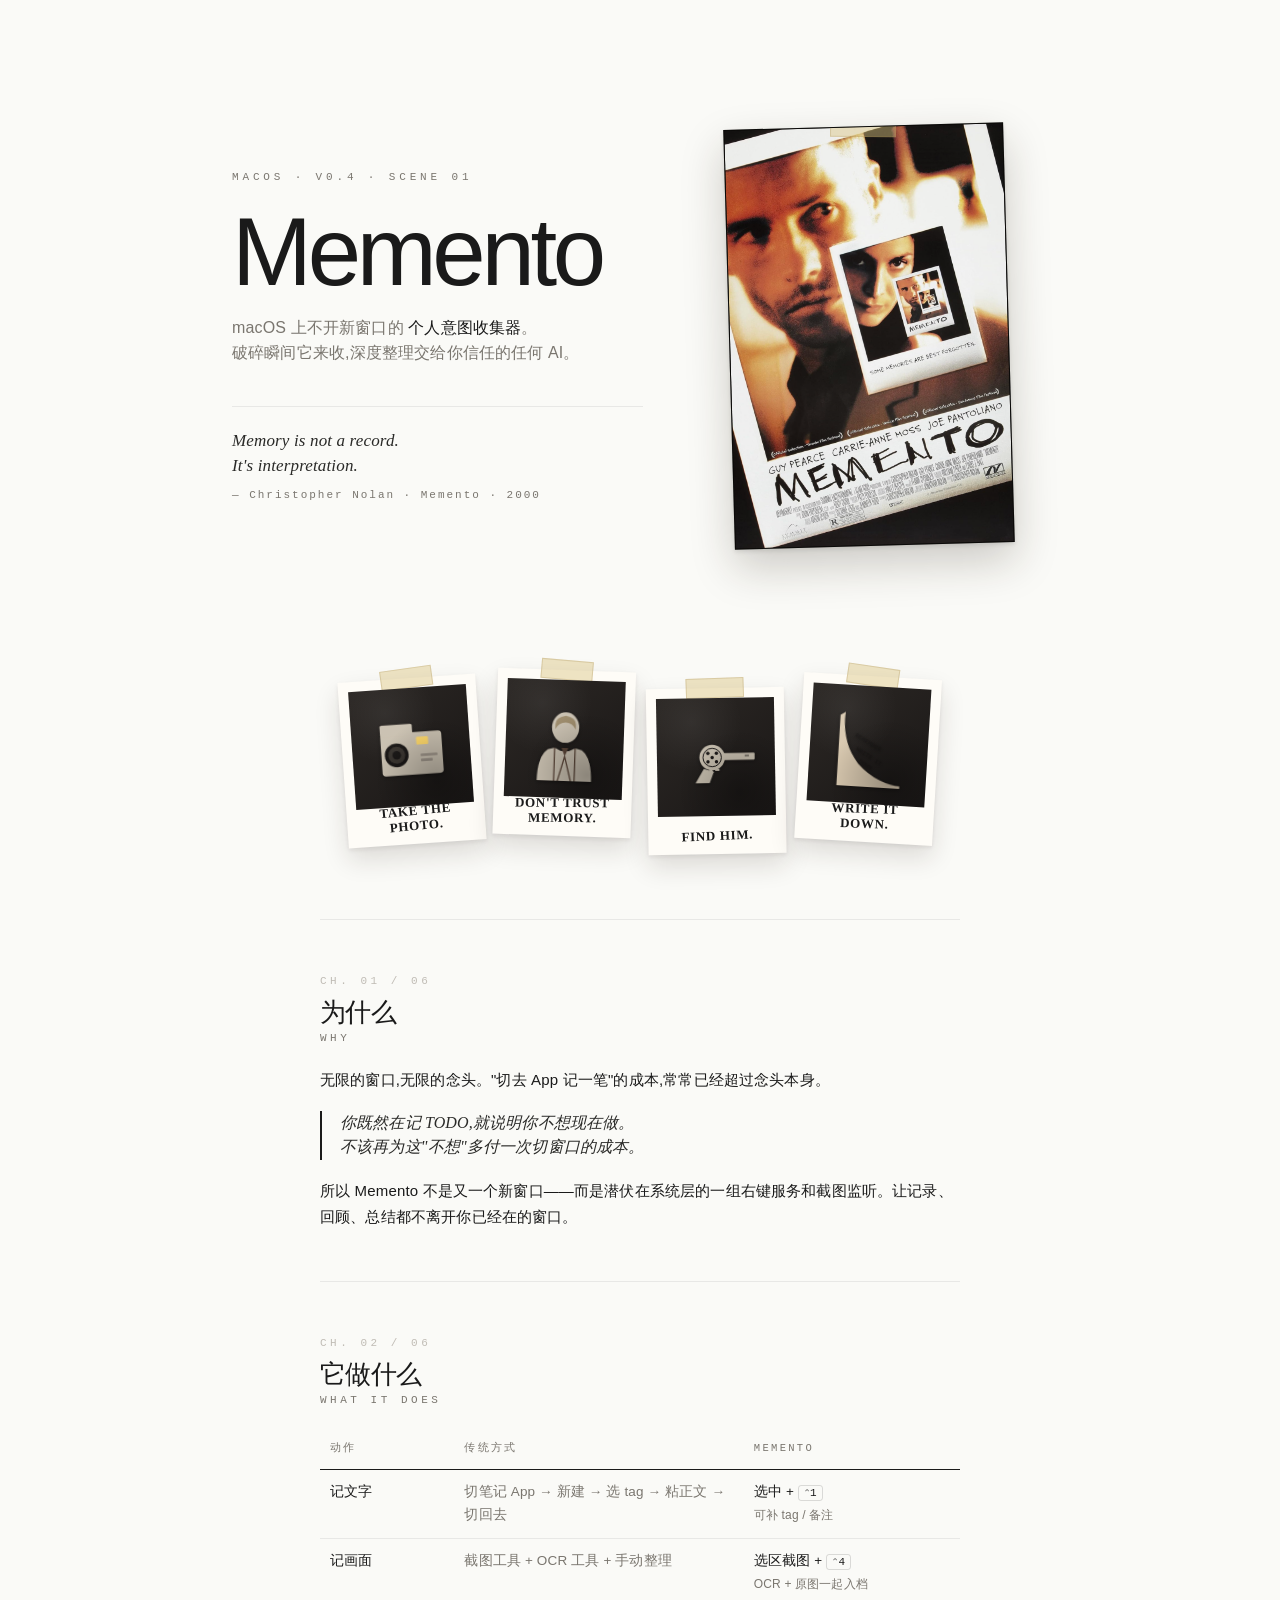
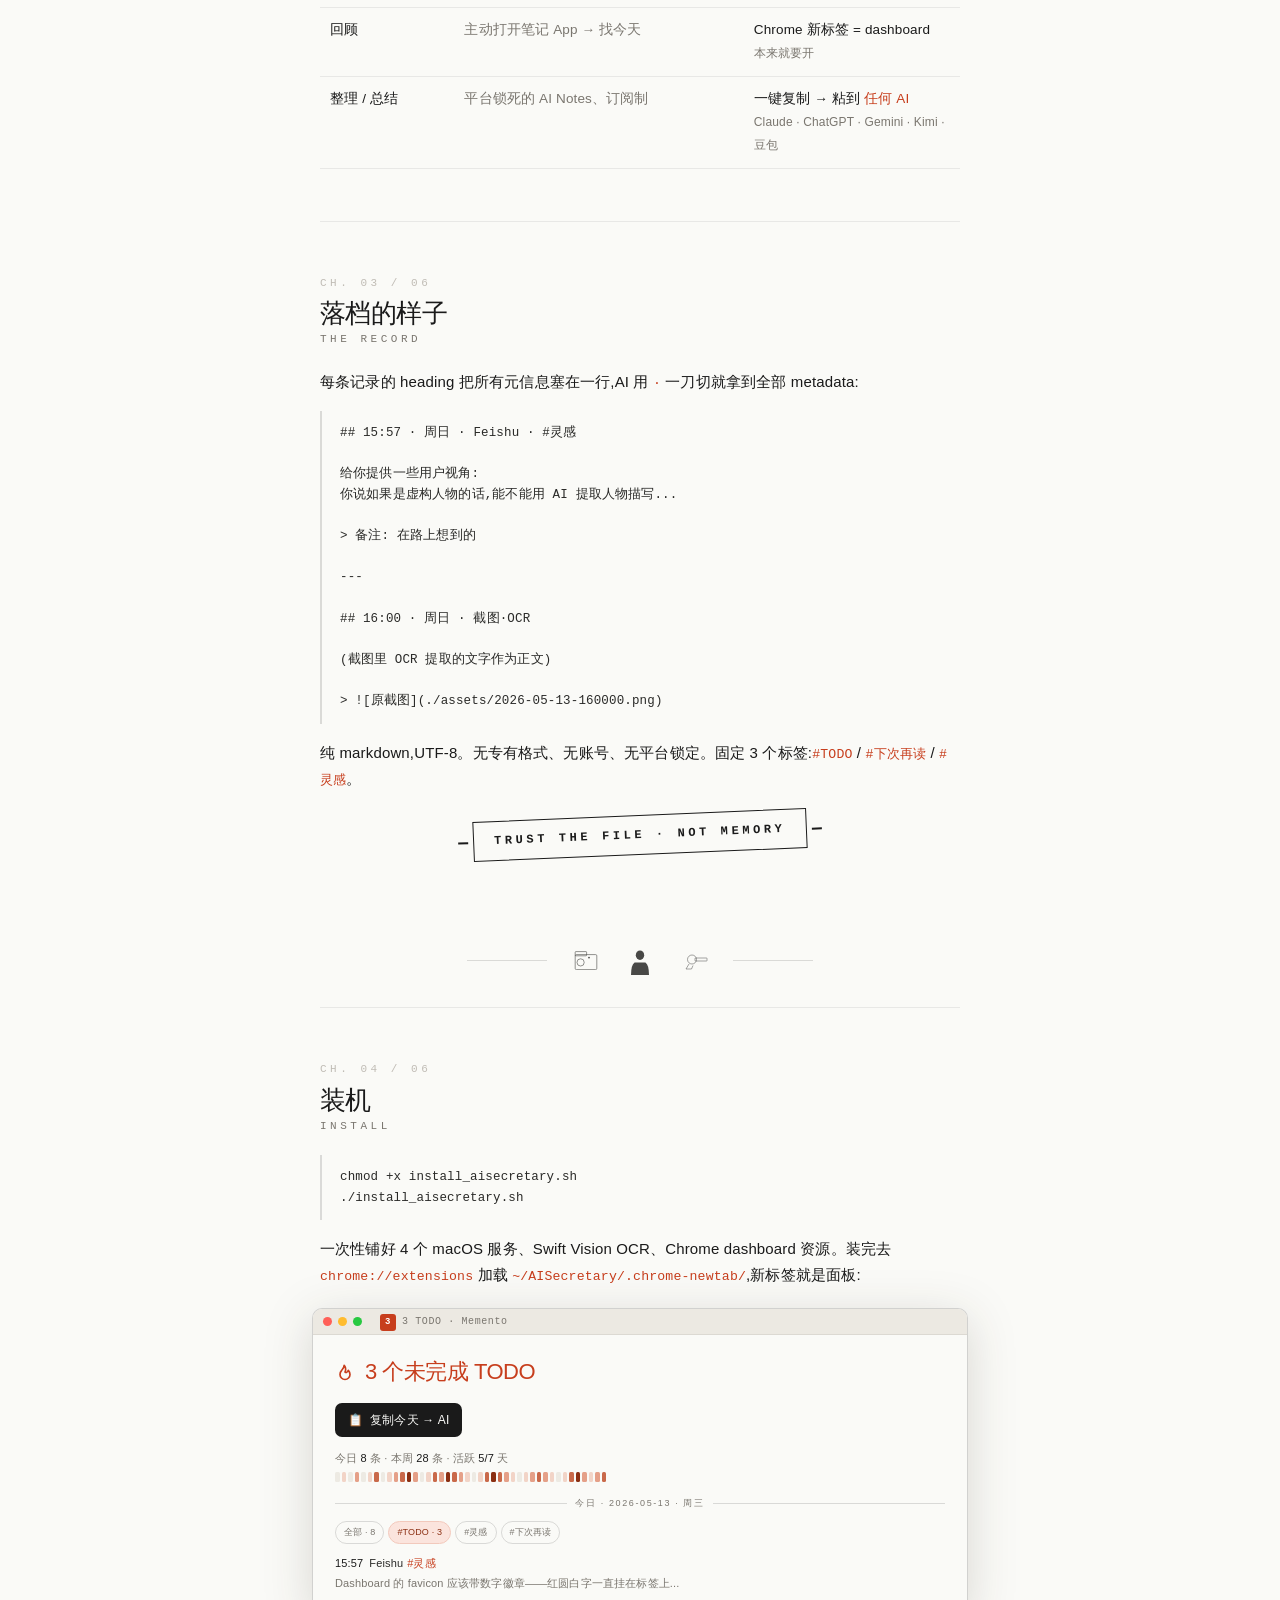
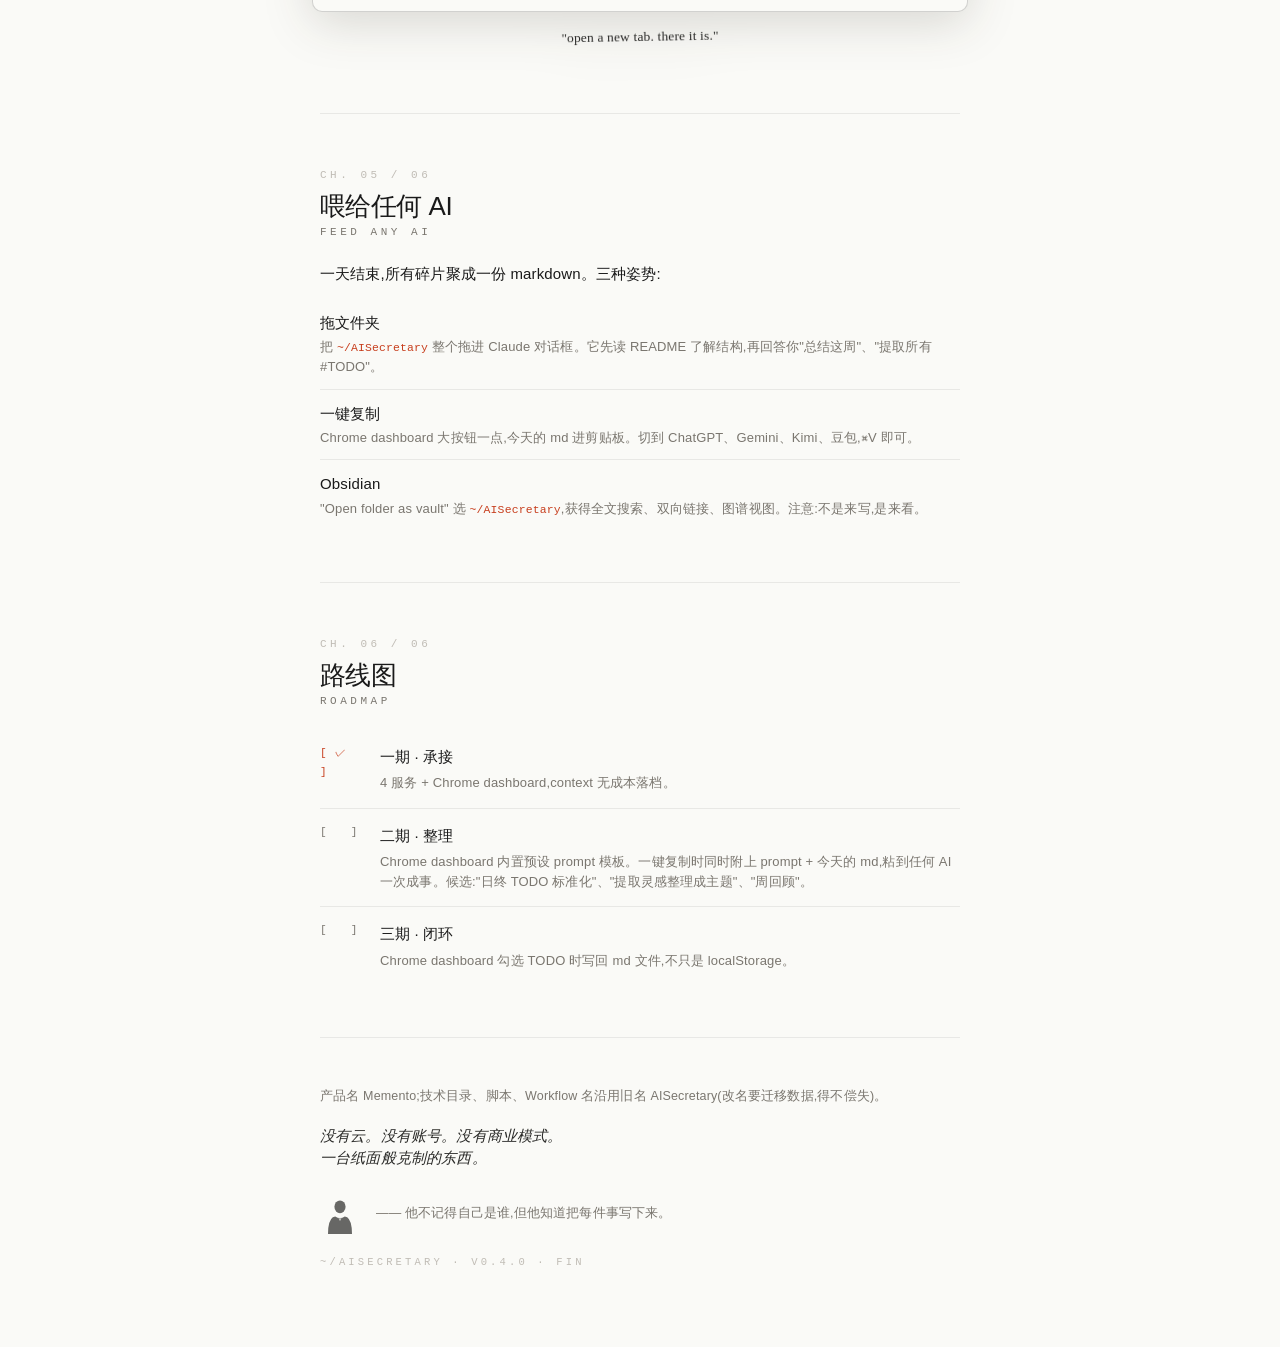
==== docs/index.html @ 478d5e49 "docs: 加 Memento 单页介绍 (cinematic landing) - 黑场片头:Memento.png 慢推 + radial veil + film grain,   驻留至 scr" ====
<!DOCTYPE html>
<html lang="zh-CN">
<head>
  <meta charset="UTF-8">
  <meta name="viewport" content="width=device-width, initial-scale=1">
  <title>Memento · 意图收集器</title>
  <style>
    :root {
      --paper:      #FAFAF7;
      --paper-warm: #F5F1E8;
      --ink:        #1A1A1A;
      --ink-soft:   #2A2A28;
      --ink-muted:  #7A766F;
      --ink-faint:  #C0BCB5;
      --hairline:   rgba(26, 26, 26, 0.08);
      --hairline-2: rgba(26, 26, 26, 0.14);
      --accent:     #C73E1D;
      --tape:       rgba(218, 196, 130, 0.45);
      --tape-edge:  rgba(160, 130, 70, 0.25);
      --film-bg:    #0a0907;
      --font-sans:  -apple-system, BlinkMacSystemFont, "PingFang SC", "SF Pro Text", "Helvetica Neue", sans-serif;
      --font-serif: ui-serif, Georgia, "Songti SC", "Source Han Serif SC", "Times New Roman", serif;
      --font-mono:  "SF Mono", "JetBrains Mono", Menlo, Consolas, monospace;
      --font-mark:  "Marker Felt", "Bradley Hand", "Permanent Marker", "Patrick Hand", cursive;
    }

    * { box-sizing: border-box; margin: 0; padding: 0; }

    /* ───────── 段落感的滑动:scroll-snap proximity ───────── */
    html {
      scroll-behavior: smooth;
      scroll-snap-type: y proximity;
    }
    .hero, section, footer {
      scroll-snap-align: start;
      scroll-snap-stop: normal;
    }
    @supports (animation-timeline: view()) {
      .hero, section, .polaroid-wall, .scene-break, .ui-mock {
        animation: scene-in linear both;
        animation-timeline: view();
        animation-range: entry 0% cover 18%;
      }
      @keyframes scene-in {
        from { opacity: 0.18; transform: translateY(14px); }
        to   { opacity: 1;    transform: translateY(0); }
      }
    }

    body {
      background: var(--paper);
      color: var(--ink);
      font-family: var(--font-sans);
      font-size: 15px;
      line-height: 1.7;
      letter-spacing: 0.01em;
      -webkit-font-smoothing: antialiased;
      overflow-x: hidden;
    }

    /* ═════════════════════════════════════════════════
       OPENER · 黑场片头 (3 秒自动散场)
       ═════════════════════════════════════════════════ */
    .opener {
      position: fixed;
      inset: 0;
      background: var(--film-bg);
      z-index: 9999;
      display: flex;
      align-items: center;
      justify-content: center;
      color: var(--paper);
      cursor: pointer;
      overflow: hidden;
      transition: opacity 0.9s ease, visibility 0s linear 0.9s;
    }
    .opener.dismissed {
      opacity: 0;
      visibility: hidden;
      pointer-events: none;
    }
    .opener-bg {
      position: absolute;
      inset: 0;
      background-image: url('./Memento.png');
      background-size: cover;
      background-position: left center;
      filter: brightness(0.55) contrast(1.06) saturate(0.92);
      opacity: 0;
      transform: scale(1.05);
      animation: opener-bg-in 2s cubic-bezier(0.22, 0.61, 0.36, 1) 0.15s forwards;
    }
    .opener-veil {
      position: absolute;
      inset: 0;
      background:
        radial-gradient(ellipse 65% 55% at center, rgba(10,9,7,0.50) 0%, rgba(10,9,7,0.86) 80%, var(--film-bg) 100%),
        linear-gradient(180deg, rgba(10,9,7,0.55) 0%, transparent 38%, rgba(10,9,7,0.88) 100%);
      pointer-events: none;
    }
    .opener::after {
      content: '';
      position: absolute;
      inset: 0;
      background: repeating-linear-gradient(
        0deg,
        rgba(255,255,255,0.02) 0,
        rgba(255,255,255,0.02) 1px,
        transparent 1px,
        transparent 3px
      );
      pointer-events: none;
      mix-blend-mode: overlay;
    }
    @keyframes opener-bg-in {
      to { opacity: 0.68; transform: scale(1); }
    }
    .opener-content {
      position: relative;
      z-index: 2;
      text-align: center;
      max-width: 90vw;
      padding: 0 24px;
    }
    .opener-slate {
      font-family: var(--font-mono);
      font-size: 12px;
      letter-spacing: 0.45em;
      color: #888080;
      text-transform: uppercase;
      margin-bottom: 32px;
      opacity: 0;
      animation: opener-text-in 0.7s ease 0.2s forwards;
    }
    .opener-title {
      font-size: clamp(72px, 14vw, 160px);
      font-weight: 500;
      letter-spacing: -0.05em;
      line-height: 0.95;
      color: var(--paper);
      opacity: 0;
      animation: opener-text-in 1s ease 0.6s forwards;
    }
    .opener-line {
      margin-top: 28px;
      font-family: var(--font-serif);
      font-style: italic;
      font-size: 17px;
      color: #C9C0B0;
      letter-spacing: 0.02em;
      max-width: 480px;
      margin-left: auto;
      margin-right: auto;
      line-height: 1.55;
      opacity: 0;
      animation: opener-text-in 0.8s ease 1.4s forwards;
    }
    .opener-footer {
      position: absolute;
      bottom: 32px;
      left: 50%;
      transform: translateX(-50%);
      font-family: var(--font-mono);
      font-size: 10px;
      letter-spacing: 0.4em;
      color: #6a6258;
      text-transform: uppercase;
      opacity: 0;
      animation: opener-text-in 0.6s ease 2s forwards;
    }
    .opener-hint {
      position: absolute;
      bottom: 78px;
      left: 50%;
      transform: translateX(-50%);
      font-family: var(--font-mono);
      font-size: 10px;
      letter-spacing: 0.32em;
      color: #888080;
      text-transform: uppercase;
      white-space: nowrap;
      opacity: 0;
      animation:
        opener-text-in 0.7s ease 2.4s forwards,
        opener-hint-pulse 2.4s ease-in-out 3.4s infinite;
    }
    @keyframes opener-text-in {
      from { opacity: 0; }
      to   { opacity: 1; }
    }
    .opener-content > * { transition: transform 0.6s ease; }
    .opener-slate, .opener-title, .opener-line {
      animation-name: opener-content-rise;
    }
    @keyframes opener-content-rise {
      from { opacity: 0; transform: translateY(10px); }
      to   { opacity: 1; transform: translateY(0); }
    }
    @keyframes opener-hint-pulse {
      0%, 100% { opacity: 0.45; }
      50%      { opacity: 0.85; }
    }

    main {
      max-width: 880px;
      margin: 0 auto;
      padding: 0 32px;
    }

    /* ───────── 片头 · Hero (左右双栏) ───────── */
    .hero {
      padding: 14vh 0 8vh;
      display: grid;
      grid-template-columns: 1.15fr 1fr;
      gap: 48px;
      align-items: center;
    }
    .hero-text { min-width: 0; }
    .slate {
      font-family: var(--font-mono);
      font-size: 11px;
      letter-spacing: 0.35em;
      color: var(--ink-muted);
      text-transform: uppercase;
      margin-bottom: 22px;
    }
    .hero h1 {
      font-size: clamp(52px, 9vw, 96px);
      font-weight: 500;
      letter-spacing: -0.045em;
      line-height: 0.92;
    }
    .hero .tagline {
      margin-top: 18px;
      font-size: 16px;
      color: var(--ink-muted);
      line-height: 1.6;
      max-width: 460px;
    }
    .hero .tagline .em { color: var(--ink); font-weight: 500; }
    .epigraph {
      margin-top: 40px;
      padding-top: 22px;
      border-top: 0.5px solid var(--hairline);
      font-family: var(--font-serif);
      font-style: italic;
      font-size: 17px;
      line-height: 1.45;
      color: var(--ink-soft);
    }
    .epigraph cite {
      display: block;
      margin-top: 10px;
      font-family: var(--font-mono);
      font-style: normal;
      font-size: 11px;
      letter-spacing: 0.18em;
      color: var(--ink-muted);
    }

    /* 海报区 */
    .hero-poster {
      position: relative;
    }
    .poster-frame {
      position: relative;
      aspect-ratio: 2 / 3;
      max-width: 280px;
      margin: 0 auto;
      background: var(--film-bg);
      overflow: hidden;
      box-shadow:
        0 2px 4px rgba(0,0,0,0.1),
        0 18px 44px rgba(40,30,20,0.22);
      transform: rotate(-1.6deg);
      border: 0.5px solid rgba(26,26,26,0.18);
    }
    .poster-frame img {
      position: absolute;
      inset: 0;
      width: 100%;
      height: 100%;
      object-fit: cover;
      z-index: 2;
    }
    .poster-fallback {
      position: absolute;
      inset: 0;
      z-index: 1;
      background:
        radial-gradient(ellipse 80% 70% at center, #2a2018 0%, #0a0907 70%),
        var(--film-bg);
      display: flex;
      flex-direction: column;
      justify-content: space-between;
      align-items: center;
      text-align: center;
      color: #C9C0B0;
      padding: 30px 22px;
    }
    .poster-fallback .pf-top {
      font-family: var(--font-mono);
      font-size: 10px;
      letter-spacing: 0.4em;
      color: #6a6258;
      text-transform: uppercase;
    }
    .poster-fallback .pf-name {
      font-family: var(--font-mono);
      font-size: 11px;
      letter-spacing: 0.32em;
      color: #C9C0B0;
      margin-top: 6px;
      text-transform: uppercase;
    }
    .poster-fallback .pf-middle {
      flex: 1;
      display: flex;
      flex-direction: column;
      justify-content: center;
      align-items: center;
      gap: 14px;
    }
    .poster-fallback .pf-title {
      font-family: var(--font-mark);
      font-size: 38px;
      font-weight: 700;
      color: var(--paper);
      letter-spacing: 0.04em;
      transform: rotate(-1.5deg);
      line-height: 0.95;
    }
    .poster-fallback .pf-tag {
      font-family: var(--font-serif);
      font-style: italic;
      font-size: 11px;
      color: #888078;
      max-width: 80%;
      line-height: 1.4;
    }
    .poster-fallback .pf-year {
      font-family: var(--font-mono);
      font-size: 10px;
      letter-spacing: 0.35em;
      color: #6a6258;
    }
    .poster-frame::before {
      /* tape */
      content: '';
      position: absolute;
      top: -14px;
      left: 50%;
      width: 64px;
      height: 22px;
      background: var(--tape);
      border: 0.5px solid var(--tape-edge);
      transform: translateX(-50%) rotate(2deg);
      z-index: 3;
    }

    /* ───────── 拍立得墙 ───────── */
    .polaroid-wall {
      margin: 4vh -32px 5vh;
      padding: 24px 16px 30px;
      display: flex;
      gap: 14px;
      justify-content: center;
      flex-wrap: wrap;
    }
    .polaroid {
      background: #FEFCF7;
      padding: 10px 10px 38px;
      width: 138px;
      box-shadow:
        0 2px 4px rgba(40, 30, 20, 0.08),
        0 12px 26px rgba(40, 30, 20, 0.14);
      position: relative;
      transition: transform 0.35s ease;
    }
    .polaroid::before {
      content: '';
      position: absolute;
      top: -10px;
      left: 50%;
      width: 50px;
      height: 18px;
      background: var(--tape);
      border: 0.5px solid var(--tape-edge);
      transform: translateX(-50%) rotate(-2deg);
    }
    .polaroid .photo {
      width: 118px;
      height: 118px;
      background: linear-gradient(140deg, #2C2825 0%, #1A1716 100%);
      display: flex;
      align-items: center;
      justify-content: center;
      color: #C9C0B0;
      position: relative;
      overflow: hidden;
    }
    .polaroid .photo::after {
      content: '';
      position: absolute;
      inset: 0;
      background:
        radial-gradient(circle at 30% 20%, rgba(255,255,255,0.06), transparent 40%),
        radial-gradient(circle at 70% 80%, rgba(0,0,0,0.3), transparent 50%);
      pointer-events: none;
    }
    .polaroid .photo svg {
      width: 72%;
      height: 72%;
      filter: drop-shadow(0 1px 2px rgba(0,0,0,0.4));
    }
    .polaroid .caption {
      position: absolute;
      left: 12px;
      right: 12px;
      bottom: 10px;
      font-family: var(--font-mark);
      font-size: 13px;
      font-weight: 700;
      text-align: center;
      color: #1A1A1A;
      letter-spacing: 0.05em;
      line-height: 1.15;
      transform: rotate(-1.5deg);
    }
    .polaroid.p1 { transform: rotate(-4deg); }
    .polaroid.p2 { transform: rotate(2deg) translateY(-8px); }
    .polaroid.p3 { transform: rotate(-1deg) translateY(10px); }
    .polaroid.p4 { transform: rotate(3.5deg) translateY(-2px); }
    .polaroid.p1::before { transform: translateX(-50%) rotate(-4deg); }
    .polaroid.p2::before { transform: translateX(-50%) rotate(3deg); }
    .polaroid.p3::before { transform: translateX(-50%) rotate(-1deg); width: 56px; }
    .polaroid.p4::before { transform: translateX(-50%) rotate(5deg); }
    .polaroid:hover { transform: rotate(0) translateY(-5px); z-index: 2; }

    /* ───────── 章节 ───────── */
    section {
      padding: 52px 0;
      border-top: 0.5px solid var(--hairline);
      max-width: 640px;
      margin: 0 auto;
    }
    section .chap {
      font-family: var(--font-mono);
      font-size: 11px;
      letter-spacing: 0.32em;
      color: var(--ink-faint);
      margin-bottom: 6px;
    }
    section h2 {
      font-size: 26px;
      font-weight: 500;
      letter-spacing: -0.02em;
      margin-bottom: 22px;
      line-height: 1.2;
    }
    section h2 .en {
      display: block;
      margin-top: 4px;
      font-family: var(--font-mono);
      font-size: 11px;
      font-weight: 400;
      letter-spacing: 0.32em;
      color: var(--ink-muted);
      text-transform: uppercase;
    }

    p { margin-bottom: 12px; }
    p:last-child { margin-bottom: 0; }
    p strong { font-weight: 500; color: var(--ink); }
    .accent { color: var(--accent); }

    .pull {
      margin: 18px 0;
      padding-left: 18px;
      border-left: 2px solid var(--ink);
      font-family: var(--font-serif);
      font-style: italic;
      font-size: 16px;
      color: var(--ink-soft);
      line-height: 1.55;
    }

    /* 对比表 */
    .compare { width: 100%; border-collapse: collapse; margin-top: 8px; font-size: 13.5px; }
    .compare th, .compare td {
      text-align: left;
      padding: 11px 10px;
      border-bottom: 0.5px solid var(--hairline);
      vertical-align: top;
    }
    .compare th {
      font-family: var(--font-mono);
      font-size: 10.5px;
      letter-spacing: 0.22em;
      color: var(--ink-muted);
      font-weight: 500;
      text-transform: uppercase;
      border-bottom: 1px solid var(--ink);
    }
    .compare td:first-child { font-weight: 500; color: var(--ink); width: 21%; }
    .compare td:nth-child(2) { color: var(--ink-muted); }
    .compare td:last-child { color: var(--ink); }
    .compare .ms { color: var(--accent); font-weight: 500; }
    .compare kbd {
      font-family: var(--font-mono);
      font-size: 11px;
      background: transparent;
      border: 0.5px solid var(--hairline-2);
      border-radius: 3px;
      padding: 1px 5px;
      color: var(--ink);
    }
    .compare .sub { color: var(--ink-muted); font-size: 12px; }

    pre {
      background: transparent;
      border-left: 2px solid var(--hairline-2);
      padding: 12px 18px;
      font-family: var(--font-mono);
      font-size: 12.5px;
      line-height: 1.65;
      color: var(--ink-soft);
      overflow-x: auto;
      margin: 16px 0;
      white-space: pre;
    }
    code {
      font-family: var(--font-mono);
      font-size: 0.88em;
      color: var(--accent);
      background: transparent;
    }

    ul.feeds { list-style: none; margin-top: 6px; }
    ul.feeds li { padding: 11px 0; border-bottom: 0.5px solid var(--hairline); }
    ul.feeds li:last-child { border: 0; }
    ul.feeds li .head { font-weight: 500; color: var(--ink); margin-bottom: 2px; }
    ul.feeds li .desc { font-size: 13px; color: var(--ink-muted); line-height: 1.55; }

    .roadmap { list-style: none; margin-top: 6px; }
    .roadmap li {
      padding: 14px 0;
      border-bottom: 0.5px solid var(--hairline);
      display: flex;
      gap: 20px;
    }
    .roadmap li:last-child { border: 0; }
    .roadmap .marker {
      font-family: var(--font-mono);
      font-size: 11px;
      color: var(--ink-muted);
      flex-shrink: 0;
      width: 40px;
      letter-spacing: 0.1em;
    }
    .roadmap .done .marker { color: var(--accent); }
    .roadmap .title { font-weight: 500; color: var(--ink); }
    .roadmap .desc { margin-top: 4px; font-size: 13px; color: var(--ink-muted); line-height: 1.55; }

    /* Dashboard UI mockup */
    .ui-mock {
      margin: 20px -8px 12px;
      transform: rotate(-0.6deg);
      filter: drop-shadow(0 10px 24px rgba(40,30,20,0.16));
    }
    .ui-window {
      background: #FAFAF7;
      border: 0.5px solid rgba(26,26,26,0.18);
      border-radius: 10px;
      overflow: hidden;
    }
    .ui-titlebar {
      height: 26px;
      background: #ECE9E2;
      border-bottom: 0.5px solid rgba(26,26,26,0.08);
      display: flex;
      align-items: center;
      padding: 0 10px;
      gap: 6px;
    }
    .ui-dot { width: 9px; height: 9px; border-radius: 50%; }
    .ui-dot.r { background: #FF6058; }
    .ui-dot.y { background: #FFBC2F; }
    .ui-dot.g { background: #28C941; }
    .ui-tab {
      margin-left: 12px;
      font-family: var(--font-mono);
      font-size: 10px;
      color: var(--ink-muted);
      letter-spacing: 0.06em;
    }
    .ui-tab .badge {
      display: inline-block;
      background: var(--accent);
      color: #fff;
      border-radius: 3px;
      padding: 1px 5px;
      margin-right: 6px;
      font-weight: 700;
      font-size: 9px;
    }
    .ui-content { padding: 18px 22px 20px; }
    .ui-todo {
      display: flex;
      align-items: center;
      gap: 10px;
      color: var(--accent);
      font-size: 22px;
      font-weight: 500;
      letter-spacing: -0.5px;
    }
    .ui-todo .flame { width: 20px; height: 20px; stroke: var(--accent); }
    .ui-cta {
      margin-top: 12px;
      display: inline-flex;
      align-items: center;
      gap: 8px;
      background: var(--ink);
      color: var(--paper);
      padding: 7px 13px;
      border-radius: 7px;
      font-size: 12px;
      font-weight: 500;
    }
    .ui-stats { margin-top: 12px; font-size: 11px; color: var(--ink-muted); }
    .ui-stats strong { color: var(--ink); font-weight: 500; }
    .ui-heat { margin-top: 4px; display: flex; gap: 2px; }
    .ui-heat span {
      display: inline-block;
      width: 4.5px;
      height: 10px;
      border-radius: 1.5px;
      background: #EDEAE3;
    }
    .ui-heat .l1 { background: #F2D4C7; }
    .ui-heat .l2 { background: #E5A088; }
    .ui-heat .l3 { background: #C9694A; }
    .ui-heat .l4 { background: #8B2F12; }
    .ui-divider { margin: 14px 0 10px; display: flex; align-items: center; gap: 8px; }
    .ui-divider::before, .ui-divider::after {
      content: ''; flex: 1; height: 0.5px; background: var(--hairline-2);
    }
    .ui-divider span { font-size: 9px; color: var(--ink-muted); letter-spacing: 0.18em; }
    .ui-chips { display: flex; gap: 4px; margin-bottom: 11px; }
    .ui-chip {
      font-size: 9px;
      padding: 3px 8px;
      border-radius: 99px;
      border: 0.5px solid var(--hairline-2);
      color: var(--ink-muted);
    }
    .ui-chip.on { background: var(--ink); color: var(--paper); border-color: var(--ink); }
    .ui-chip.todo { background: #FBE4DD; color: #8B2F12; border-color: #F2C9BC; }
    .ui-entry { font-size: 11px; color: var(--ink-soft); line-height: 1.5; }
    .ui-entry .meta { font-weight: 500; color: var(--ink); margin-right: 6px; }
    .ui-entry .tag { color: var(--accent); margin-left: 4px; }
    .ui-caption {
      margin-top: 14px;
      text-align: center;
      font-family: var(--font-mark);
      font-size: 13.5px;
      color: var(--ink-soft);
      transform: rotate(-1deg);
    }

    /* Scene break */
    .scene-break {
      display: flex;
      align-items: center;
      justify-content: center;
      gap: 24px;
      padding: 32px 0;
      max-width: 640px;
      margin: 0 auto;
    }
    .scene-break::before, .scene-break::after {
      content: ''; flex: 1; max-width: 80px; height: 0.5px; background: var(--hairline-2);
    }
    .scene-break svg { width: 30px; height: 30px; color: var(--ink-soft); opacity: 0.85; }

    /* Tattoo */
    .tattoo-wrap { display: flex; justify-content: center; margin: 22px 0 6px; }
    .tattoo {
      display: inline-block;
      border: 1.5px solid var(--ink);
      padding: 9px 20px;
      font-family: var(--font-mono);
      font-size: 12px;
      letter-spacing: 0.3em;
      font-weight: 700;
      text-transform: uppercase;
      color: var(--ink);
      transform: rotate(-2.4deg);
      position: relative;
    }
    .tattoo::before, .tattoo::after {
      content: ''; position: absolute; top: 50%;
      width: 10px; height: 1.5px; background: var(--ink);
    }
    .tattoo::before { left: -16px; }
    .tattoo::after { right: -16px; }

    /* Footer */
    footer {
      padding: 48px 0 80px;
      border-top: 0.5px solid var(--hairline);
      font-size: 12.5px;
      color: var(--ink-muted);
      line-height: 1.65;
      max-width: 640px;
      margin: 0 auto;
    }
    footer .neg {
      font-family: var(--font-serif);
      font-style: italic;
      font-size: 15px;
      color: var(--ink-soft);
      line-height: 1.5;
      margin-top: 18px;
    }
    footer .leonard { display: flex; align-items: center; gap: 16px; margin-top: 24px; }
    footer .leonard svg { width: 40px; height: 40px; color: var(--ink-soft); opacity: 0.7; }
    footer .slate-end {
      margin-top: 20px;
      font-family: var(--font-mono);
      font-size: 10.5px;
      letter-spacing: 0.3em;
      color: var(--ink-faint);
      text-transform: uppercase;
    }

    @media (max-width: 720px) {
      .hero {
        grid-template-columns: 1fr;
        gap: 36px;
        padding: 10vh 0 6vh;
      }
      .hero-poster { order: -1; }
      .poster-frame { max-width: 220px; }
      .hero h1 { font-size: clamp(56px, 14vw, 80px); }
      main { padding: 0 22px; }
      section { padding: 40px 0; }
      .compare { font-size: 12px; }
      .compare th, .compare td { padding: 10px 6px; }
      .compare td:first-child { width: 28%; }
      .polaroid { width: 120px; }
      .polaroid .photo { width: 100px; height: 100px; }
      .scene-break { gap: 14px; padding: 24px 0; }
      .scene-break svg { width: 26px; height: 26px; }
      .ui-mock { transform: rotate(0); }
      .ui-content { padding: 14px 16px; }
      .opener-line { font-size: 15px; }
    }

    @media (prefers-reduced-motion: reduce) {
      html { scroll-behavior: auto; scroll-snap-type: none; }
      .opener-bg { animation: none; opacity: 0.55; transform: none; }
      .opener-slate, .opener-title, .opener-line, .opener-footer, .opener-hint {
        animation: none; opacity: 1;
      }
      @supports (animation-timeline: view()) {
        .hero, section, .polaroid-wall, .scene-break, .ui-mock { animation: none; }
      }
    }
  </style>
</head>
<body>

  <!-- ═════════ 黑场片头 (stays until scroll / click / key) ═════════ -->
  <div class="opener" id="opener">
    <div class="opener-bg" role="presentation"></div>
    <div class="opener-veil" role="presentation"></div>
    <div class="opener-content">
      <div class="opener-slate">A CONTEXT ABOUT MEMORY</div>
      <h1 class="opener-title">MEMENTO</h1>
      <p class="opener-line">"Some memories<br>are best forgotten."</p>
    </div>
    <div class="opener-footer">MACOS · v0.4 · scene 01</div>
    <div class="opener-hint">↓ &nbsp; scroll · click · or press any key</div>
  </div>

  <main>

    <header class="hero">
      <div class="hero-text">
        <div class="slate">macOS · v0.4 · scene 01</div>
        <h1>Memento</h1>
        <p class="tagline">
          macOS 上不开新窗口的 <span class="em">个人意图收集器</span>。<br>
          破碎瞬间它来收,深度整理交给你信任的任何 AI。
        </p>
        <blockquote class="epigraph">
          Memory is not a record.<br>It's interpretation.
          <cite>— Christopher Nolan · Memento · 2000</cite>
        </blockquote>
      </div>

      <div class="hero-poster">
        <div class="poster-frame">
          <img src="./Memento.png" alt="Memento (2000)" onerror="this.remove()">
          <div class="poster-fallback">
            <div>
              <div class="pf-top">A FILM BY</div>
              <div class="pf-name">CHRISTOPHER NOLAN</div>
            </div>
            <div class="pf-middle">
              <div class="pf-title">MEMENTO</div>
              <div class="pf-tag">"some memories are best forgotten."</div>
            </div>
            <div class="pf-year">2000 · NEWMARKET</div>
          </div>
        </div>
      </div>
    </header>

    <div class="polaroid-wall" aria-label="memory wall">
      <div class="polaroid p1">
        <div class="photo">
          <svg viewBox="0 0 100 100" fill="none" xmlns="http://www.w3.org/2000/svg">
            <rect x="14" y="32" width="72" height="50" rx="4" fill="#C9C0B0"/>
            <rect x="14" y="22" width="38" height="14" rx="2" fill="#C9C0B0"/>
            <rect x="56" y="38" width="14" height="9" rx="1" fill="#FFD96B"/>
            <circle cx="32" cy="58" r="14" fill="#1A1716"/>
            <circle cx="32" cy="58" r="10" fill="#3a3530"/>
            <circle cx="32" cy="58" r="5" fill="#1A1716"/>
            <rect x="60" y="58" width="20" height="3" rx="1" fill="#9c9388"/>
            <rect x="60" y="64" width="14" height="3" rx="1" fill="#9c9388"/>
          </svg>
        </div>
        <div class="caption">TAKE THE<br>PHOTO.</div>
      </div>

      <div class="polaroid p2">
        <div class="photo">
          <svg viewBox="0 0 100 100" fill="none" xmlns="http://www.w3.org/2000/svg">
            <ellipse cx="50" cy="36" rx="16" ry="18" fill="#C9C0B0"/>
            <path d="M 50 22 Q 38 24 38 32 L 38 38 Q 42 30 50 30 Q 58 30 62 38 L 62 32 Q 62 24 50 22 Z" fill="#9c8a6a"/>
            <path d="M 18 100 Q 18 70 30 62 L 38 60 Q 44 64 50 64 Q 56 64 62 60 L 70 62 Q 82 70 82 100 Z" fill="#C9C0B0"/>
            <path d="M 46 60 L 50 70 L 54 60 Z" fill="#5a4538"/>
            <path d="M 38 60 L 38 100 L 42 100 L 50 70 L 58 100 L 62 100 L 62 60" fill="none" stroke="#5a4538" stroke-width="1.5"/>
          </svg>
        </div>
        <div class="caption">DON'T TRUST<br>MEMORY.</div>
      </div>

      <div class="polaroid p3">
        <div class="photo">
          <svg viewBox="0 0 120 80" fill="none" xmlns="http://www.w3.org/2000/svg">
            <rect x="68" y="34" width="46" height="10" rx="1.5" fill="#C9C0B0"/>
            <circle cx="54" cy="40" r="18" fill="#C9C0B0"/>
            <circle cx="54" cy="40" r="13" fill="none" stroke="#1A1716" stroke-width="1.4"/>
            <circle cx="48" cy="34" r="2.4" fill="#1A1716"/>
            <circle cx="60" cy="34" r="2.4" fill="#1A1716"/>
            <circle cx="48" cy="46" r="2.4" fill="#1A1716"/>
            <circle cx="60" cy="46" r="2.4" fill="#1A1716"/>
            <circle cx="54" cy="40" r="2.4" fill="#1A1716"/>
            <path d="M 42 56 L 30 76 L 50 76 L 56 60 Z" fill="#C9C0B0"/>
            <path d="M 52 54 L 56 62 L 48 62 Z" fill="#C9C0B0"/>
            <rect x="58" y="56" width="6" height="3" fill="#C9C0B0"/>
            <line x1="100" y1="38" x2="106" y2="38" stroke="#1A1716" stroke-width="1.2"/>
          </svg>
        </div>
        <div class="caption">FIND HIM.</div>
      </div>

      <div class="polaroid p4">
        <div class="photo">
          <svg viewBox="0 0 100 100" fill="none" xmlns="http://www.w3.org/2000/svg">
            <path d="M 20 12 Q 18 30 24 48 Q 28 60 38 72 Q 50 84 64 90 Q 78 96 88 96 L 88 100 L 14 100 L 14 16 Z" fill="#D9C9B0"/>
            <text x="32" y="40" fill="#1A1716" font-family="Courier" font-size="7" font-weight="700" transform="rotate(28 32 40)">REMEMBER</text>
            <text x="34" y="56" fill="#1A1716" font-family="Courier" font-size="7" font-weight="700" transform="rotate(30 34 56)">WRITE IT</text>
            <text x="38" y="70" fill="#1A1716" font-family="Courier" font-size="7" font-weight="700" transform="rotate(32 38 70)">DOWN.</text>
          </svg>
        </div>
        <div class="caption">WRITE IT<br>DOWN.</div>
      </div>
    </div>

    <section id="why">
      <div class="chap">CH. 01 / 06</div>
      <h2>为什么 <span class="en">Why</span></h2>
      <p>无限的窗口,无限的念头。"切去 App 记一笔"的成本,常常已经超过念头本身。</p>
      <div class="pull">
        你既然在记 TODO,就说明你不想现在做。<br>
        不该再为这"不想"多付一次切窗口的成本。
      </div>
      <p>所以 Memento 不是又一个新窗口——而是潜伏在系统层的一组右键服务和截图监听。让<strong>记录</strong>、<strong>回顾</strong>、<strong>总结</strong>都不离开你已经在的窗口。</p>
    </section>

    <section id="how">
      <div class="chap">CH. 02 / 06</div>
      <h2>它做什么 <span class="en">What it does</span></h2>
      <table class="compare">
        <thead>
          <tr><th>动作</th><th>传统方式</th><th>Memento</th></tr>
        </thead>
        <tbody>
          <tr>
            <td>记文字</td>
            <td>切笔记 App → 新建 → 选 tag → 粘正文 → 切回去</td>
            <td>选中 + <kbd>⌃1</kbd><br><span class="sub">可补 tag / 备注</span></td>
          </tr>
          <tr>
            <td>记画面</td>
            <td>截图工具 + OCR 工具 + 手动整理</td>
            <td>选区截图 + <kbd>⌃4</kbd><br><span class="sub">OCR + 原图一起入档</span></td>
          </tr>
          <tr>
            <td>回顾</td>
            <td>主动打开笔记 App → 找今天</td>
            <td>Chrome 新标签 = dashboard<br><span class="sub">本来就要开</span></td>
          </tr>
          <tr>
            <td>整理 / 总结</td>
            <td>平台锁死的 AI Notes、订阅制</td>
            <td>一键复制 → 粘到 <span class="ms">任何 AI</span><br><span class="sub">Claude · ChatGPT · Gemini · Kimi · 豆包</span></td>
          </tr>
        </tbody>
      </table>
    </section>

    <section id="format">
      <div class="chap">CH. 03 / 06</div>
      <h2>落档的样子 <span class="en">The Record</span></h2>
      <p>每条记录的 heading 把所有元信息塞在一行,AI 用 <code>·</code> 一刀切就拿到全部 metadata:</p>
      <pre>## 15:57 · 周日 · Feishu · #灵感

给你提供一些用户视角:
你说如果是虚构人物的话,能不能用 AI 提取人物描写...

&gt; 备注: 在路上想到的

---

## 16:00 · 周日 · 截图·OCR

(截图里 OCR 提取的文字作为正文)

&gt; ![原截图](./assets/2026-05-13-160000.png)</pre>
      <p>纯 markdown,UTF-8。<strong>无专有格式、无账号、无平台锁定。</strong>固定 3 个标签:<code>#TODO</code> / <code>#下次再读</code> / <code>#灵感</code>。</p>

      <div class="tattoo-wrap">
        <div class="tattoo">Trust the file · Not memory</div>
      </div>
    </section>

    <div class="scene-break" aria-hidden="true">
      <svg viewBox="0 0 100 100" fill="none">
        <rect x="14" y="32" width="72" height="50" rx="4" stroke="currentColor" stroke-width="2"/>
        <rect x="14" y="22" width="38" height="14" rx="2" stroke="currentColor" stroke-width="2"/>
        <circle cx="32" cy="58" r="12" stroke="currentColor" stroke-width="2"/>
        <circle cx="60" cy="42" r="3" fill="currentColor"/>
      </svg>
      <svg viewBox="0 0 100 100" fill="currentColor">
        <ellipse cx="50" cy="34" rx="14" ry="16"/>
        <path d="M 20 100 Q 20 66 32 58 L 68 58 Q 80 66 80 100 Z"/>
      </svg>
      <svg viewBox="0 0 120 80" fill="none">
        <rect x="64" y="32" width="48" height="12" rx="2" stroke="currentColor" stroke-width="2"/>
        <circle cx="52" cy="38" r="18" stroke="currentColor" stroke-width="2"/>
        <path d="M 40 56 L 28 76 L 50 76 L 56 62" stroke="currentColor" stroke-width="2" stroke-linejoin="round"/>
      </svg>
    </div>

    <section id="install">
      <div class="chap">CH. 04 / 06</div>
      <h2>装机 <span class="en">Install</span></h2>
      <pre>chmod +x install_aisecretary.sh
./install_aisecretary.sh</pre>
      <p>一次性铺好 4 个 macOS 服务、Swift Vision OCR、Chrome dashboard 资源。装完去 <code>chrome://extensions</code> 加载 <code>~/AISecretary/.chrome-newtab/</code>,新标签就是面板:</p>

      <figure class="ui-mock" aria-label="Chrome new tab dashboard mockup">
        <div class="ui-window">
          <div class="ui-titlebar">
            <span class="ui-dot r"></span>
            <span class="ui-dot y"></span>
            <span class="ui-dot g"></span>
            <span class="ui-tab"><span class="badge">3</span>3 TODO · Memento</span>
          </div>
          <div class="ui-content">
            <div class="ui-todo">
              <svg class="flame" viewBox="0 0 24 24" fill="none" stroke="currentColor" stroke-width="2" stroke-linecap="round" stroke-linejoin="round"><path d="M12 12c2 -2.96 0 -7 -1 -8c0 3.038 -1.773 4.741 -3 6c-1.226 1.26 -2 3.24 -2 5a6 6 0 1 0 12 0c0 -1.532 -1.056 -3.94 -2 -5c-1.786 3 -2.791 3 -4 2z"/></svg>
              3 个未完成 TODO
            </div>
            <div class="ui-cta">📋&nbsp; 复制今天 → AI</div>
            <div class="ui-stats">今日 <strong>8</strong> 条 · 本周 <strong>28</strong> 条 · 活跃 <strong>5/7</strong> 天</div>
            <div class="ui-heat">
              <span></span><span class="l1"></span><span></span><span class="l2"></span><span></span><span class="l1"></span><span class="l3"></span><span></span><span class="l1"></span><span class="l2"></span><span class="l3"></span><span class="l4"></span><span class="l2"></span><span></span><span class="l1"></span><span class="l3"></span><span class="l2"></span><span class="l4"></span><span class="l3"></span><span class="l2"></span><span class="l1"></span><span></span><span class="l1"></span><span class="l3"></span><span class="l4"></span><span class="l3"></span><span class="l2"></span><span class="l1"></span><span></span><span class="l1"></span><span class="l2"></span><span class="l3"></span><span class="l2"></span><span class="l1"></span><span></span><span class="l1"></span><span class="l3"></span><span class="l4"></span><span class="l2"></span><span class="l1"></span><span class="l2"></span><span class="l3"></span>
            </div>
            <div class="ui-divider"><span>今日 · 2026-05-13 · 周三</span></div>
            <div class="ui-chips">
              <span class="ui-chip">全部 · 8</span>
              <span class="ui-chip todo">#TODO · 3</span>
              <span class="ui-chip">#灵感</span>
              <span class="ui-chip">#下次再读</span>
            </div>
            <div class="ui-entry">
              <div><span class="meta">15:57</span>Feishu<span class="tag">#灵感</span></div>
              <div style="color: var(--ink-muted); margin-top: 3px;">Dashboard 的 favicon 应该带数字徽章——红圆白字一直挂在标签上...</div>
            </div>
          </div>
        </div>
        <figcaption class="ui-caption">"open a new tab. there it is."</figcaption>
      </figure>
    </section>

    <section id="feed">
      <div class="chap">CH. 05 / 06</div>
      <h2>喂给任何 AI <span class="en">Feed Any AI</span></h2>
      <p>一天结束,所有碎片聚成一份 markdown。三种姿势:</p>
      <ul class="feeds">
        <li>
          <div class="head">拖文件夹</div>
          <div class="desc">把 <code>~/AISecretary</code> 整个拖进 Claude 对话框。它先读 README 了解结构,再回答你"总结这周"、"提取所有 #TODO"。</div>
        </li>
        <li>
          <div class="head">一键复制</div>
          <div class="desc">Chrome dashboard 大按钮一点,今天的 md 进剪贴板。切到 ChatGPT、Gemini、Kimi、豆包,⌘V 即可。</div>
        </li>
        <li>
          <div class="head">Obsidian</div>
          <div class="desc">"Open folder as vault" 选 <code>~/AISecretary</code>,获得全文搜索、双向链接、图谱视图。注意:不是来写,是来看。</div>
        </li>
      </ul>
    </section>

    <section id="roadmap">
      <div class="chap">CH. 06 / 06</div>
      <h2>路线图 <span class="en">Roadmap</span></h2>
      <ul class="roadmap">
        <li class="done">
          <span class="marker">[ ✓ ]</span>
          <div>
            <div class="title">一期 · 承接</div>
            <div class="desc">4 服务 + Chrome dashboard,context 无成本落档。</div>
          </div>
        </li>
        <li>
          <span class="marker">[ &nbsp; ]</span>
          <div>
            <div class="title">二期 · 整理</div>
            <div class="desc">Chrome dashboard 内置预设 prompt 模板。一键复制时同时附上 prompt + 今天的 md,粘到任何 AI 一次成事。候选:"日终 TODO 标准化"、"提取灵感整理成主题"、"周回顾"。</div>
          </div>
        </li>
        <li>
          <span class="marker">[ &nbsp; ]</span>
          <div>
            <div class="title">三期 · 闭环</div>
            <div class="desc">Chrome dashboard 勾选 TODO 时写回 md 文件,不只是 localStorage。</div>
          </div>
        </li>
      </ul>
    </section>

    <footer>
      产品名 Memento;技术目录、脚本、Workflow 名沿用旧名 AISecretary(改名要迁移数据,得不偿失)。
      <div class="neg">
        没有云。没有账号。没有商业模式。<br>
        一台纸面般克制的东西。
      </div>
      <div class="leonard">
        <svg viewBox="0 0 100 100" fill="currentColor" aria-hidden="true">
          <ellipse cx="50" cy="32" rx="14" ry="16"/>
          <path d="M 20 100 Q 20 66 32 58 L 38 56 Q 44 60 50 60 Q 56 60 62 56 L 68 58 Q 80 66 80 100 Z"/>
          <path d="M 46 56 L 50 66 L 54 56" fill="none" stroke="var(--paper)" stroke-width="1.5"/>
        </svg>
        <span>—— 他不记得自己是谁,但他知道把每件事写下来。</span>
      </div>
      <div class="slate-end">~/AISecretary · v0.4.0 · FIN</div>
    </footer>

  </main>

  <script>
    (function () {
      var opener = document.getElementById('opener');
      if (!opener) return;
      var dismissed = false;
      function dismiss() {
        if (dismissed) return;
        dismissed = true;
        opener.classList.add('dismissed');
      }
      opener.addEventListener('click', dismiss);
      opener.addEventListener('wheel', dismiss, { passive: true });
      opener.addEventListener('touchmove', dismiss, { passive: true });
      window.addEventListener('scroll', dismiss, { passive: true });
      window.addEventListener('keydown', function (e) {
        var keys = ['ArrowDown','ArrowUp','PageDown','PageUp',' ','Enter','Escape'];
        if (keys.indexOf(e.key) !== -1) dismiss();
      });
    })();
  </script>
</body>
</html>
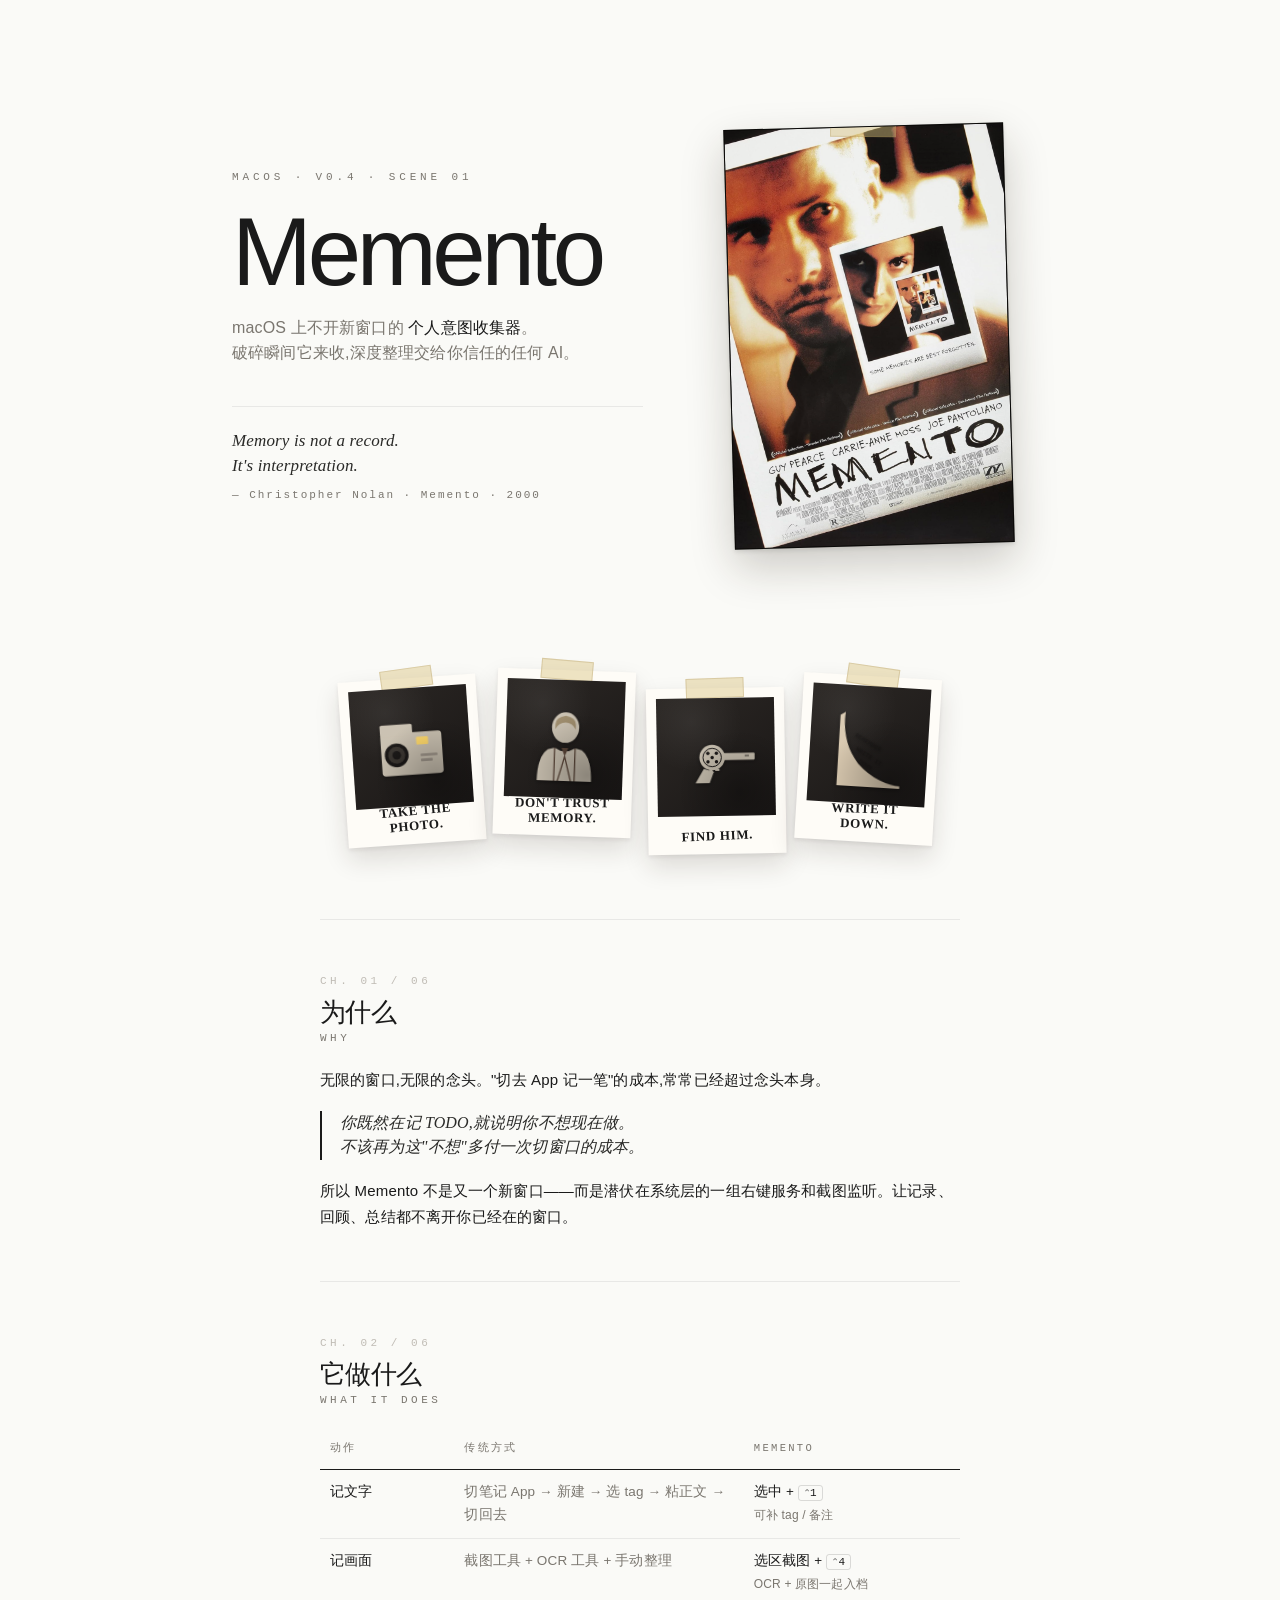
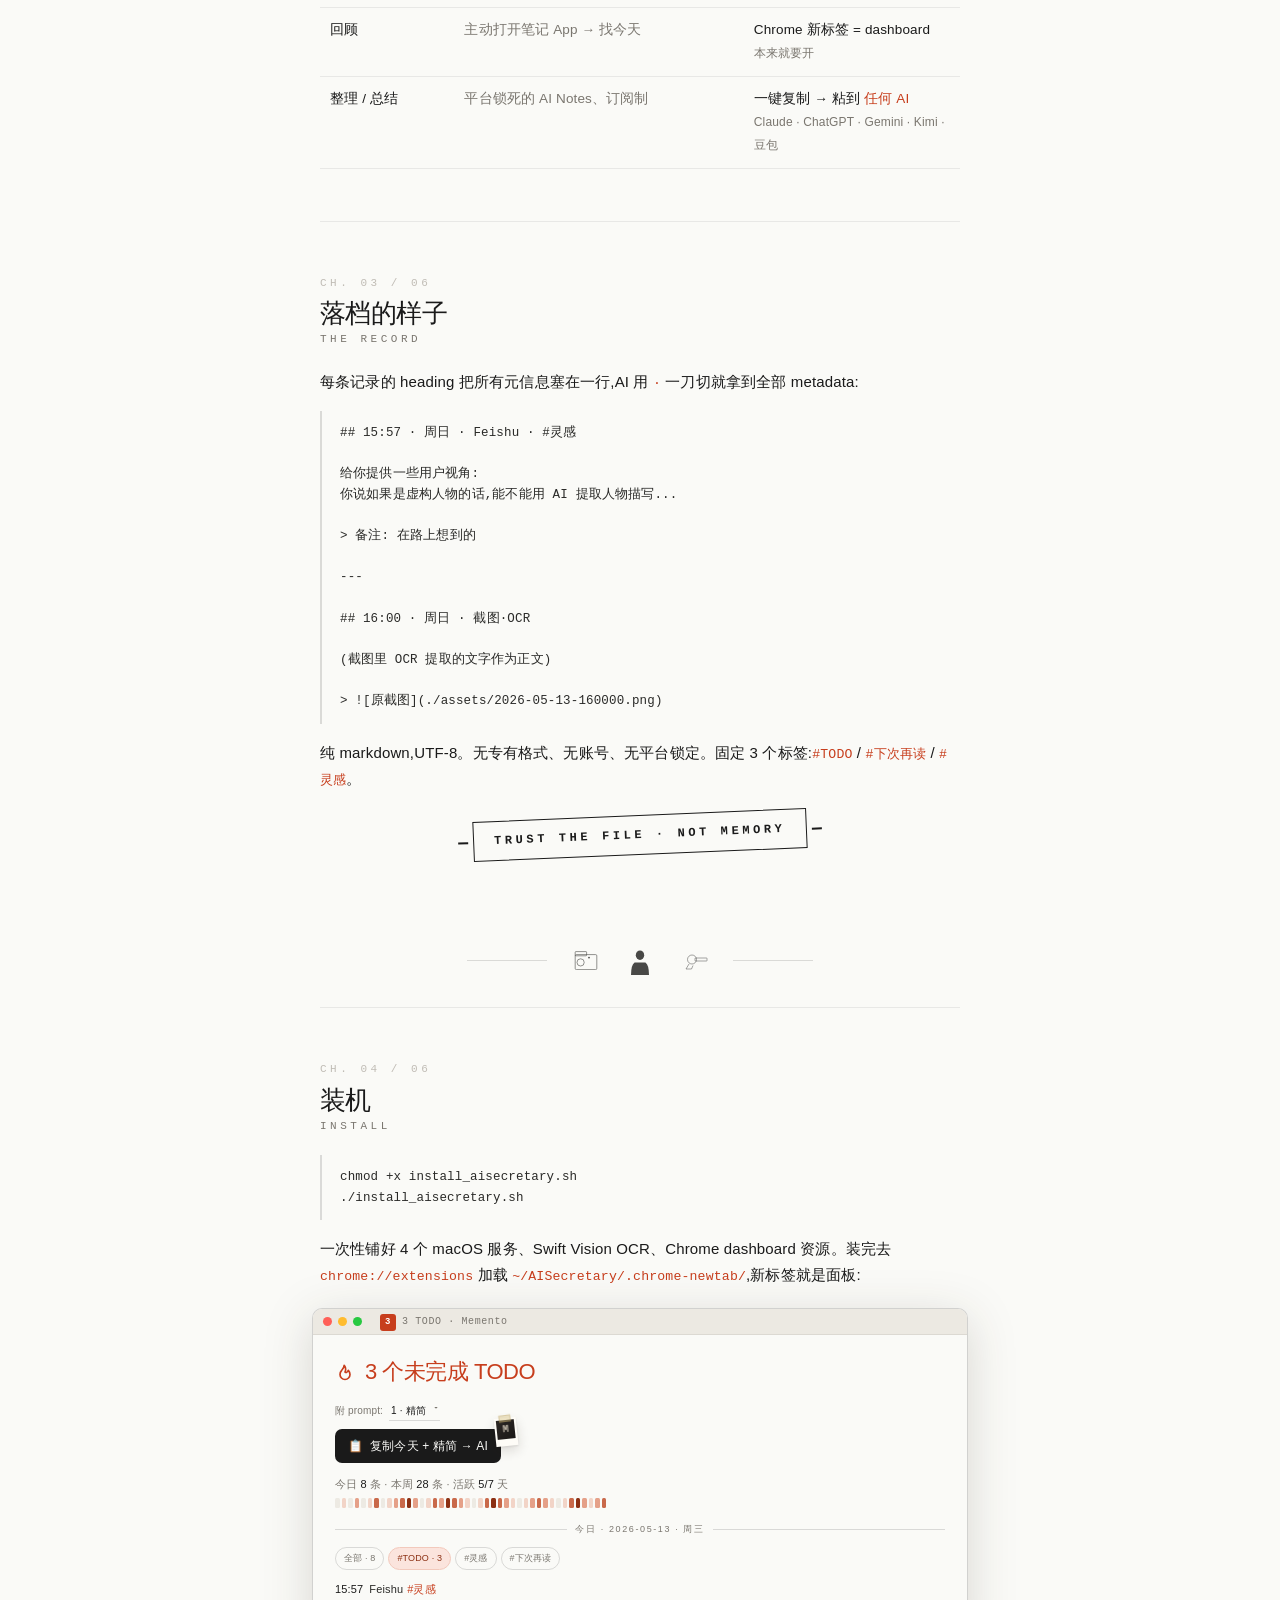
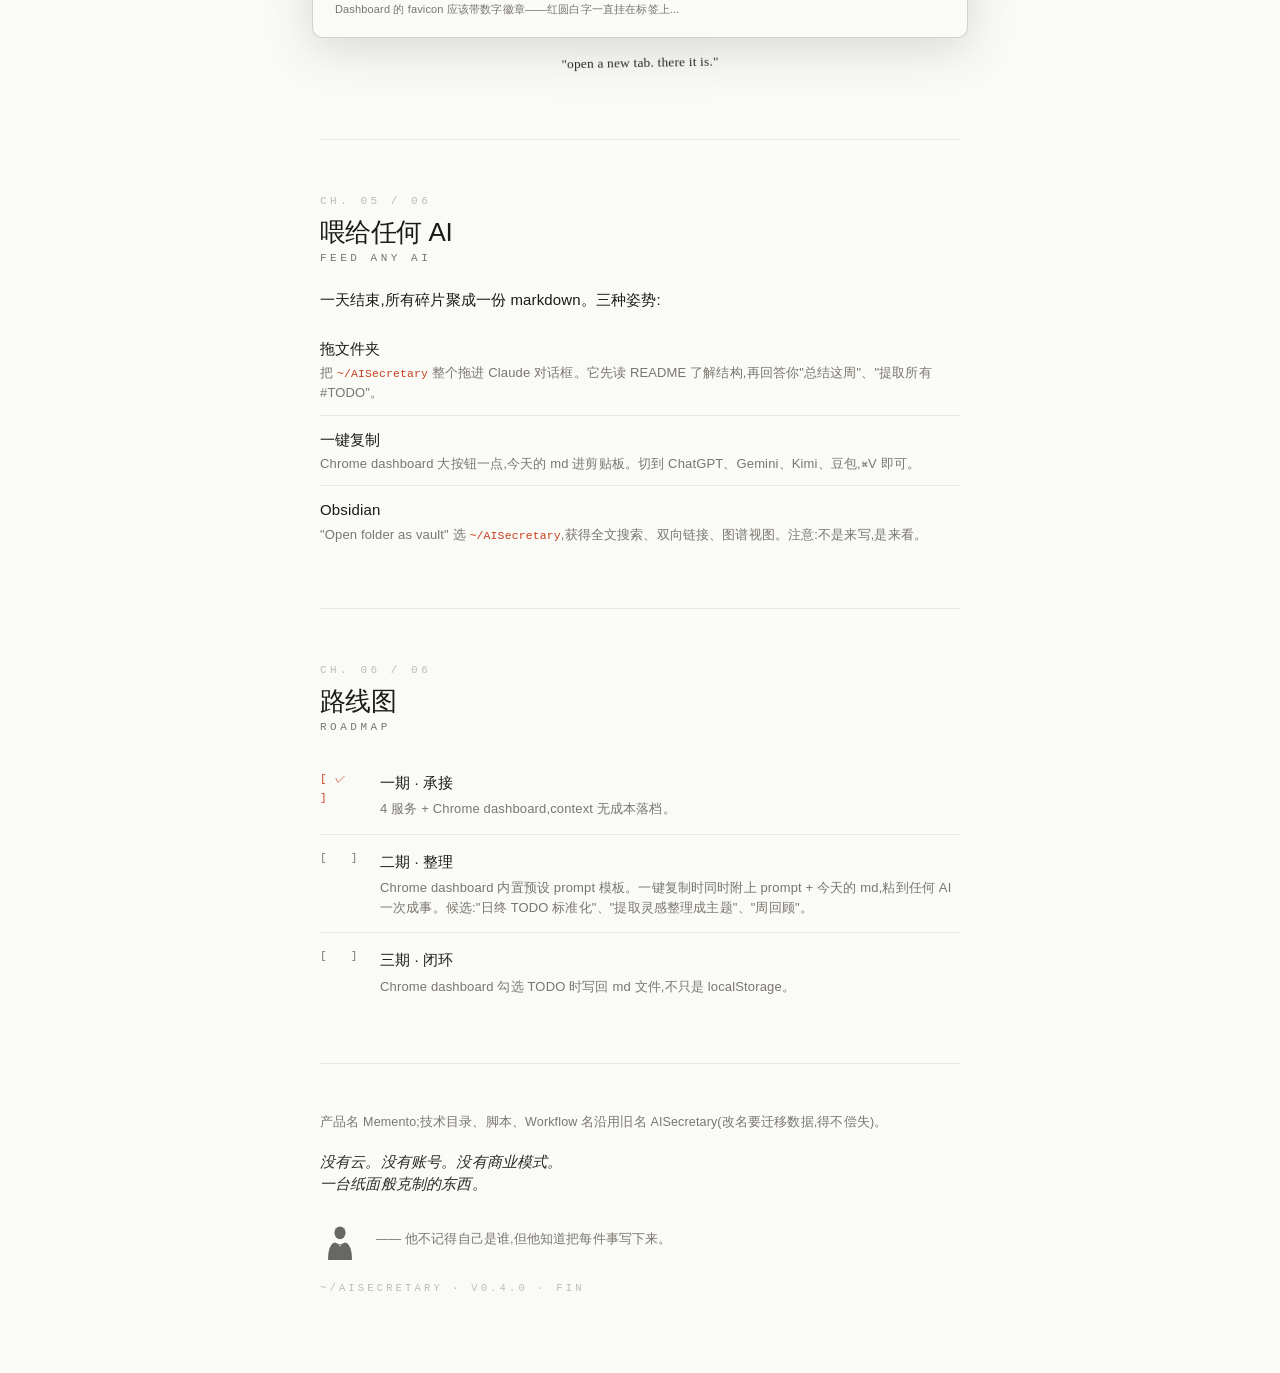
==== commit 60a75701: "feat(newtab): prompt 模式下拉 + HTML 归档库右侧抽屉 二期 2.1 · prompt 模式: - chrome-newtab/prompts.js 收 7 个 prompt" ====
--- a/docs/index.html
+++ b/docs/index.html
@@ -573,6 +573,41 @@
       border: 0.5px solid rgba(26,26,26,0.18);
       border-radius: 10px;
       overflow: hidden;
+      position: relative;
+    }
+    .ui-prompt {
+      margin-top: 10px;
+      font-size: 10.5px;
+      color: var(--ink-muted);
+    }
+    .ui-prompt .ui-select {
+      color: var(--ink);
+      border-bottom: 0.5px solid var(--hairline-2);
+      padding: 0 14px 1px 4px;
+      margin-left: 4px;
+    }
+    .ui-egg {
+      position: absolute;
+      bottom: 14px;
+      right: 16px;
+      width: 24px;
+      height: 30px;
+      background: #FEFCF7;
+      padding: 2px 2px 6px;
+      transform: rotate(-6deg);
+      box-shadow: 0 1px 2px rgba(0,0,0,0.06), 0 4px 10px rgba(40,30,20,0.12);
+    }
+    .ui-egg .ui-egg-photo {
+      display: flex;
+      align-items: center;
+      justify-content: center;
+      width: 100%;
+      height: 100%;
+      background: linear-gradient(140deg, #2C2825 0%, #1A1716 100%);
+      color: #C9C0B0;
+      font-family: var(--font-mono);
+      font-size: 10px;
+      font-weight: 700;
     }
     .ui-titlebar {
       height: 26px;
@@ -615,8 +650,34 @@
       letter-spacing: -0.5px;
     }
     .ui-todo .flame { width: 20px; height: 20px; stroke: var(--accent); }
+    .ui-prompt {
+      display: flex; align-items: center; gap: 6px;
+      margin-top: 10px;
+      font-size: 10px;
+      color: var(--ink-muted);
+    }
+    .ui-prompt .pick {
+      font-size: 10px;
+      color: var(--ink);
+      border-bottom: 0.5px solid var(--hairline-2);
+      padding: 1px 14px 1px 2px;
+      position: relative;
+    }
+    .ui-prompt .pick::after {
+      content: '▾';
+      position: absolute;
+      right: 2px;
+      top: 0;
+      font-size: 8px;
+      color: var(--ink-muted);
+    }
+    .ui-cta-row {
+      margin-top: 8px;
+      display: flex;
+      align-items: center;
+      gap: 10px;
+    }
     .ui-cta {
-      margin-top: 12px;
       display: inline-flex;
       align-items: center;
       gap: 8px;
@@ -626,6 +687,39 @@
       border-radius: 7px;
       font-size: 12px;
       font-weight: 500;
+    }
+    .ui-egg {
+      flex-shrink: 0;
+      width: 22px;
+      height: 28px;
+      padding: 2px 2px 7px;
+      background: #FEFCF7;
+      box-shadow: 0 1px 2px rgba(40,30,20,0.1), 0 5px 12px rgba(40,30,20,0.14);
+      transform: rotate(-6deg);
+      position: relative;
+    }
+    .ui-egg::before {
+      content: '';
+      position: absolute;
+      top: -3px;
+      left: 50%;
+      width: 10px;
+      height: 5px;
+      background: rgba(218, 196, 130, 0.45);
+      border: 0.5px solid rgba(160, 130, 70, 0.25);
+      transform: translateX(-50%) rotate(-3deg);
+    }
+    .ui-egg-photo {
+      width: 100%;
+      height: 100%;
+      background: linear-gradient(140deg, #2C2825 0%, #1A1716 100%);
+      display: flex;
+      align-items: center;
+      justify-content: center;
+      color: #C9C0B0;
+      font-family: var(--font-mono);
+      font-size: 8px;
+      font-weight: 700;
     }
     .ui-stats { margin-top: 12px; font-size: 11px; color: var(--ink-muted); }
     .ui-stats strong { color: var(--ink); font-weight: 500; }
@@ -987,7 +1081,11 @@
               <svg class="flame" viewBox="0 0 24 24" fill="none" stroke="currentColor" stroke-width="2" stroke-linecap="round" stroke-linejoin="round"><path d="M12 12c2 -2.96 0 -7 -1 -8c0 3.038 -1.773 4.741 -3 6c-1.226 1.26 -2 3.24 -2 5a6 6 0 1 0 12 0c0 -1.532 -1.056 -3.94 -2 -5c-1.786 3 -2.791 3 -4 2z"/></svg>
               3 个未完成 TODO
             </div>
-            <div class="ui-cta">📋&nbsp; 复制今天 → AI</div>
+            <div class="ui-prompt"><span>附 prompt:</span><span class="pick">1 · 精简</span></div>
+            <div class="ui-cta-row">
+              <div class="ui-cta">📋&nbsp; 复制今天 + 精简 → AI</div>
+              <div class="ui-egg" title="Memento 模式 · 5 张记忆卡片"><div class="ui-egg-photo">M</div></div>
+            </div>
             <div class="ui-stats">今日 <strong>8</strong> 条 · 本周 <strong>28</strong> 条 · 活跃 <strong>5/7</strong> 天</div>
             <div class="ui-heat">
               <span></span><span class="l1"></span><span></span><span class="l2"></span><span></span><span class="l1"></span><span class="l3"></span><span></span><span class="l1"></span><span class="l2"></span><span class="l3"></span><span class="l4"></span><span class="l2"></span><span></span><span class="l1"></span><span class="l3"></span><span class="l2"></span><span class="l4"></span><span class="l3"></span><span class="l2"></span><span class="l1"></span><span></span><span class="l1"></span><span class="l3"></span><span class="l4"></span><span class="l3"></span><span class="l2"></span><span class="l1"></span><span></span><span class="l1"></span><span class="l2"></span><span class="l3"></span><span class="l2"></span><span class="l1"></span><span></span><span class="l1"></span><span class="l3"></span><span class="l4"></span><span class="l2"></span><span class="l1"></span><span class="l2"></span><span class="l3"></span>
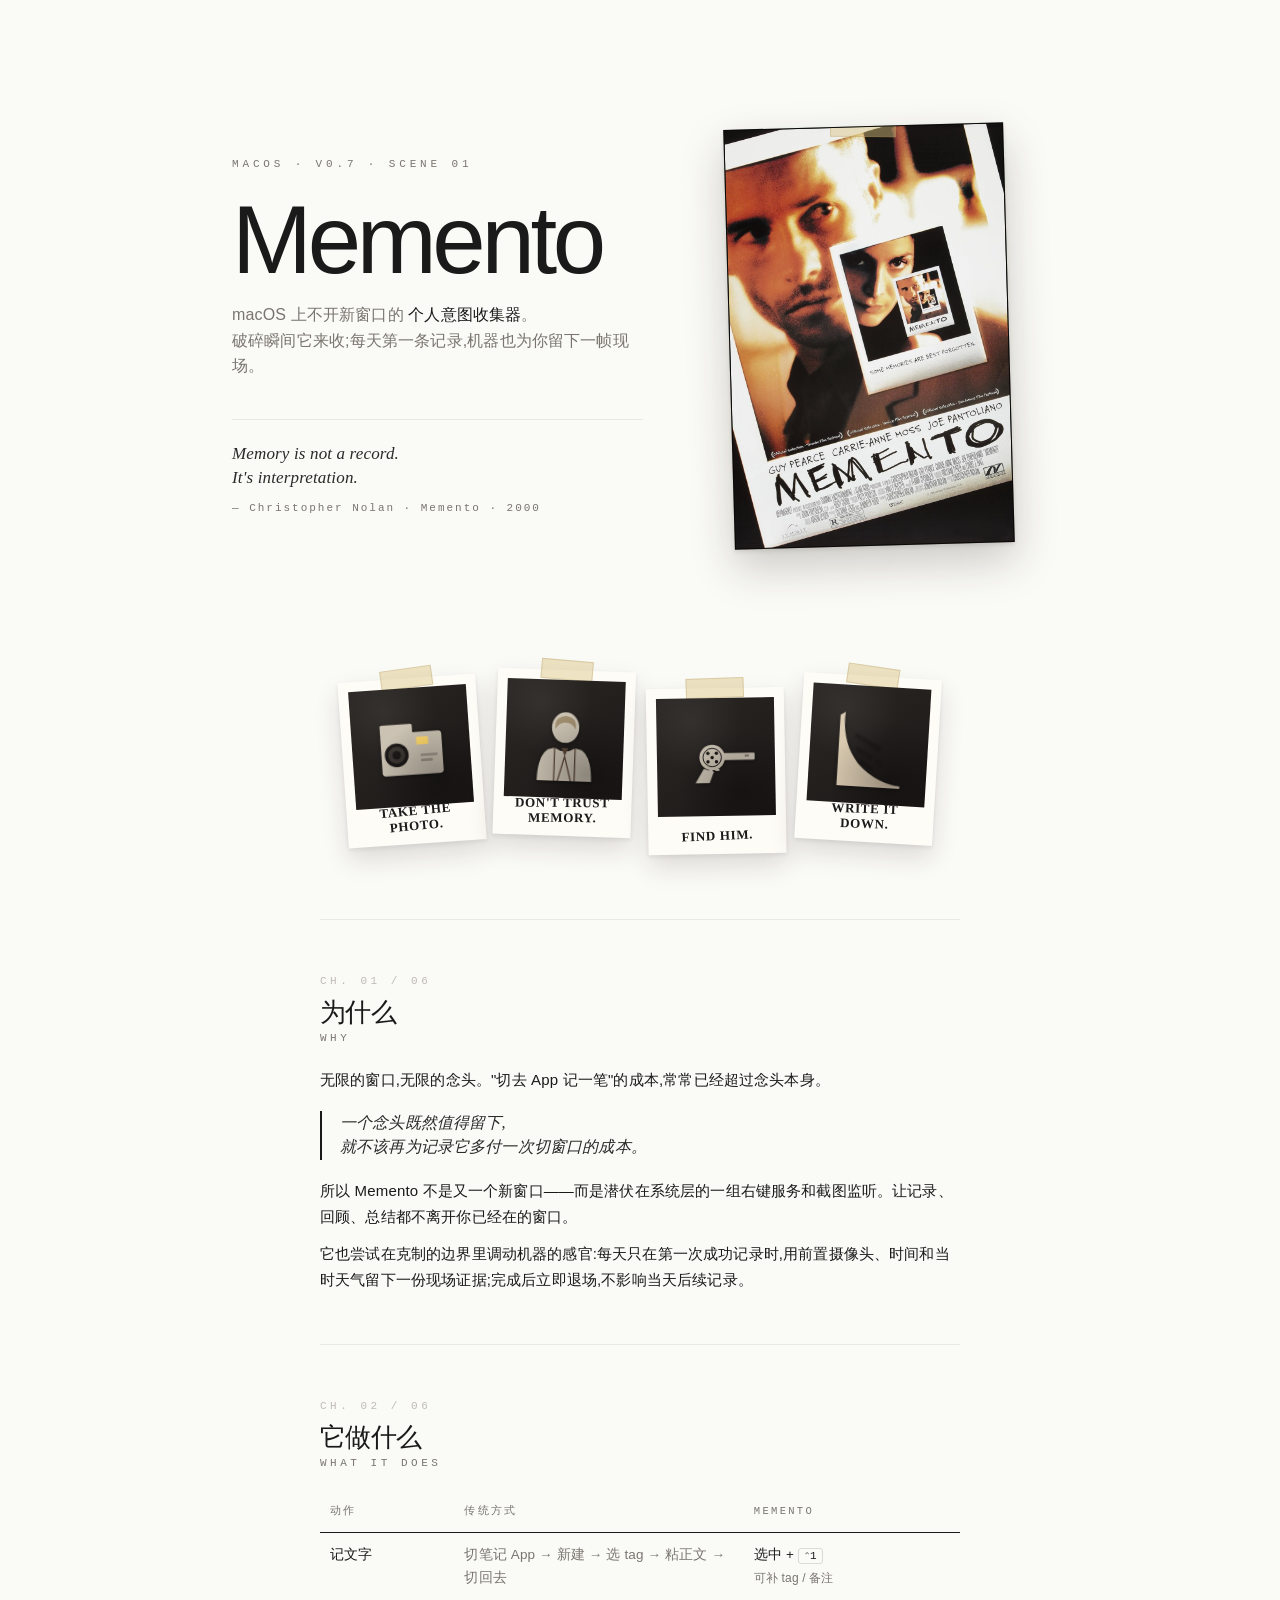
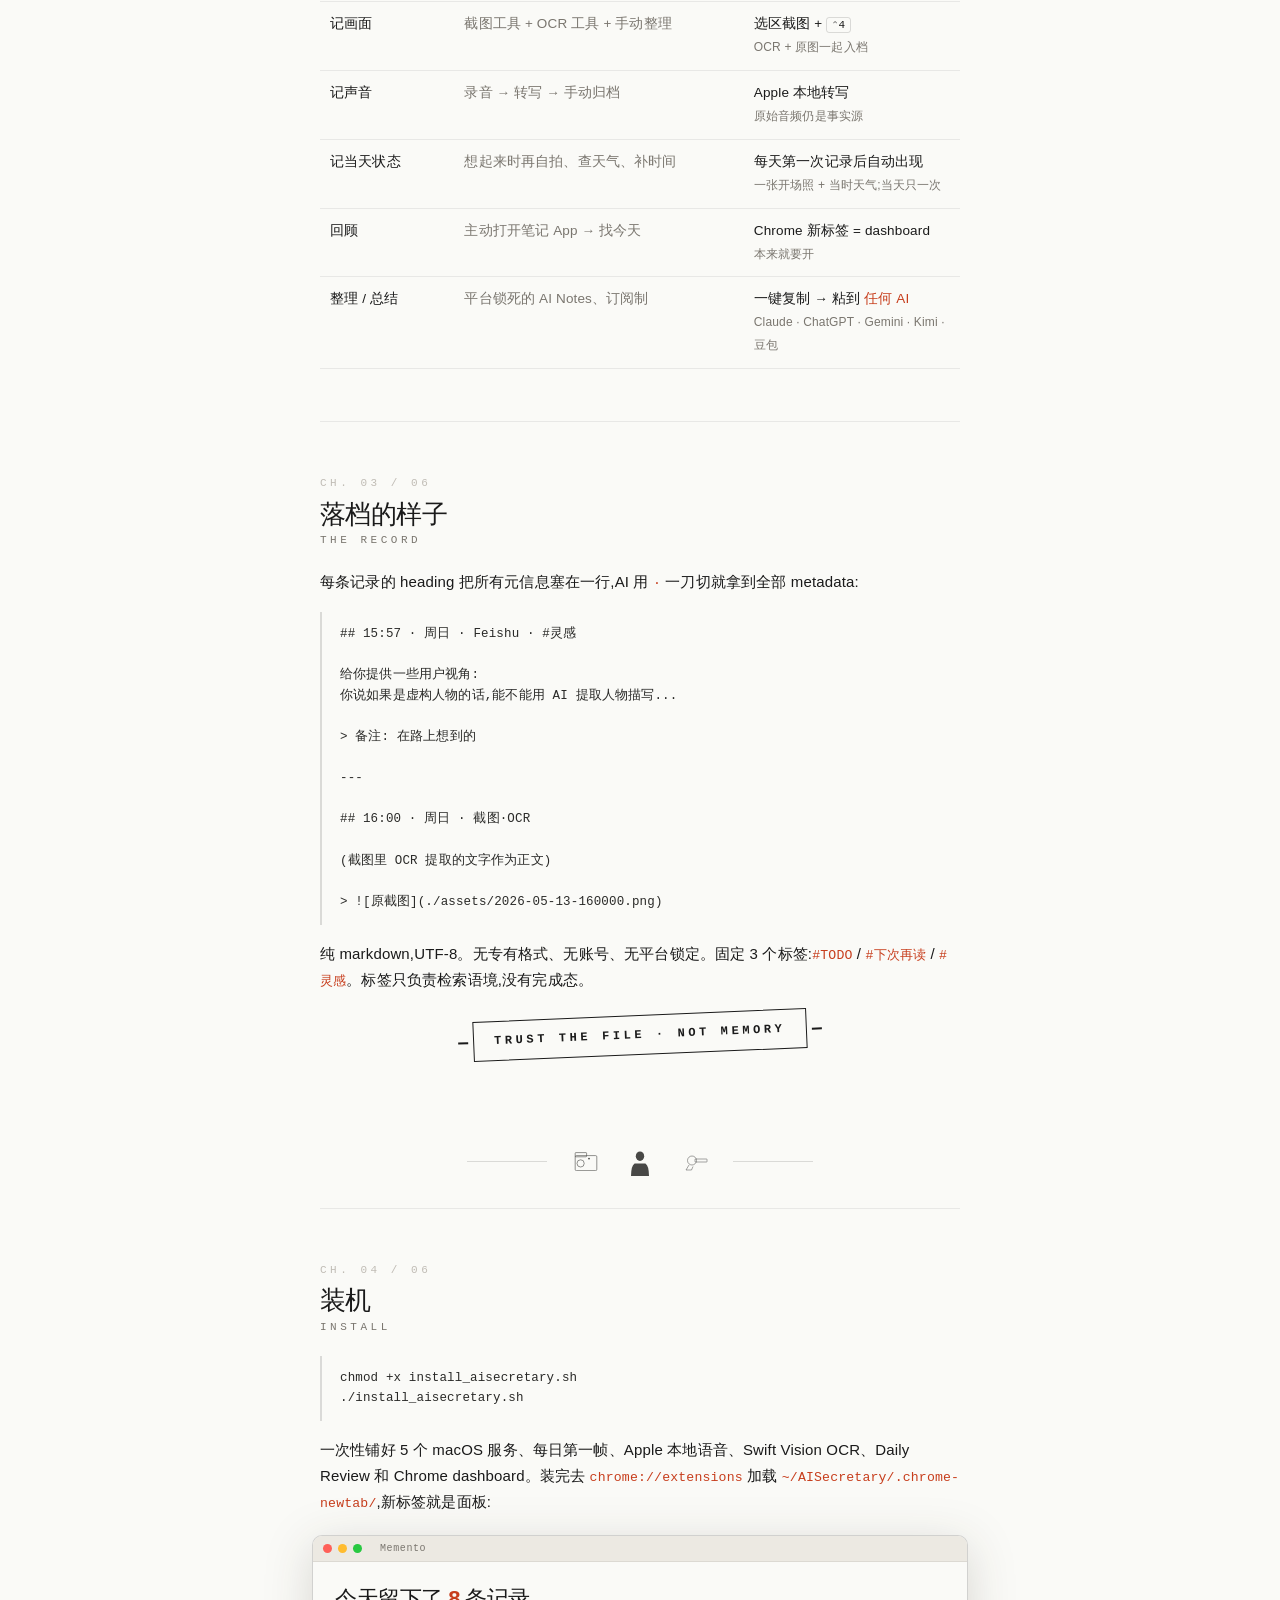
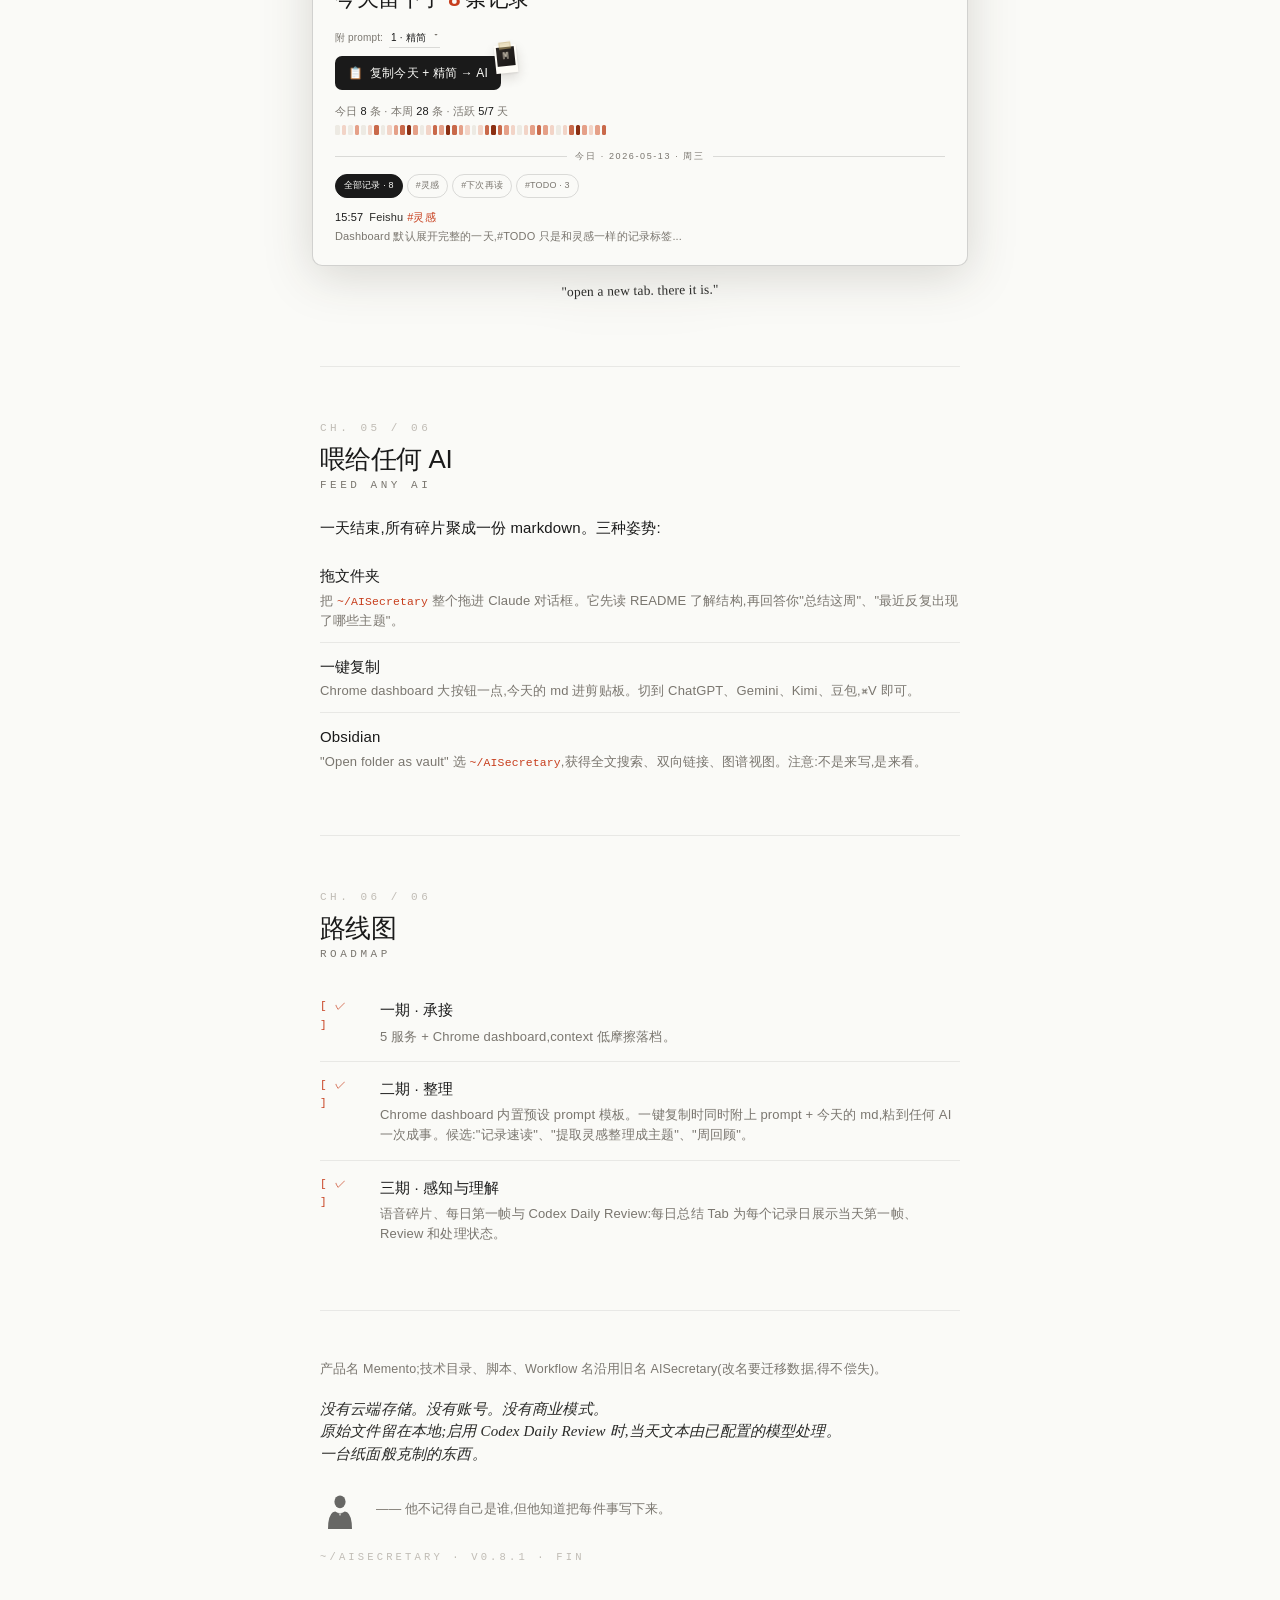
==== commit e873eaaa: "feat: complete Memento context and daily review loop" ====
--- a/docs/index.html
+++ b/docs/index.html
@@ -629,27 +629,14 @@
       color: var(--ink-muted);
       letter-spacing: 0.06em;
     }
-    .ui-tab .badge {
-      display: inline-block;
-      background: var(--accent);
-      color: #fff;
-      border-radius: 3px;
-      padding: 1px 5px;
-      margin-right: 6px;
-      font-weight: 700;
-      font-size: 9px;
-    }
     .ui-content { padding: 18px 22px 20px; }
-    .ui-todo {
-      display: flex;
-      align-items: center;
-      gap: 10px;
-      color: var(--accent);
+    .ui-record-summary {
+      color: var(--ink);
       font-size: 22px;
       font-weight: 500;
       letter-spacing: -0.5px;
     }
-    .ui-todo .flame { width: 20px; height: 20px; stroke: var(--accent); }
+    .ui-record-summary strong { color: var(--accent); font-weight: 600; }
     .ui-prompt {
       display: flex; align-items: center; gap: 6px;
       margin-top: 10px;
@@ -749,7 +736,6 @@
       color: var(--ink-muted);
     }
     .ui-chip.on { background: var(--ink); color: var(--paper); border-color: var(--ink); }
-    .ui-chip.todo { background: #FBE4DD; color: #8B2F12; border-color: #F2C9BC; }
     .ui-entry { font-size: 11px; color: var(--ink-soft); line-height: 1.5; }
     .ui-entry .meta { font-weight: 500; color: var(--ink); margin-right: 6px; }
     .ui-entry .tag { color: var(--accent); margin-left: 4px; }
@@ -874,7 +860,7 @@
       <h1 class="opener-title">MEMENTO</h1>
       <p class="opener-line">"Some memories<br>are best forgotten."</p>
     </div>
-    <div class="opener-footer">MACOS · v0.4 · scene 01</div>
+    <div class="opener-footer">MACOS · v0.7 · scene 01</div>
     <div class="opener-hint">↓ &nbsp; scroll · click · or press any key</div>
   </div>
 
@@ -882,11 +868,11 @@
 
     <header class="hero">
       <div class="hero-text">
-        <div class="slate">macOS · v0.4 · scene 01</div>
+        <div class="slate">macOS · v0.7 · scene 01</div>
         <h1>Memento</h1>
         <p class="tagline">
           macOS 上不开新窗口的 <span class="em">个人意图收集器</span>。<br>
-          破碎瞬间它来收,深度整理交给你信任的任何 AI。
+          破碎瞬间它来收;每天第一条记录,机器也为你留下一帧现场。
         </p>
         <blockquote class="epigraph">
           Memory is not a record.<br>It's interpretation.
@@ -980,10 +966,11 @@
       <h2>为什么 <span class="en">Why</span></h2>
       <p>无限的窗口,无限的念头。"切去 App 记一笔"的成本,常常已经超过念头本身。</p>
       <div class="pull">
-        你既然在记 TODO,就说明你不想现在做。<br>
-        不该再为这"不想"多付一次切窗口的成本。
+        一个念头既然值得留下,<br>
+        就不该再为记录它多付一次切窗口的成本。
       </div>
       <p>所以 Memento 不是又一个新窗口——而是潜伏在系统层的一组右键服务和截图监听。让<strong>记录</strong>、<strong>回顾</strong>、<strong>总结</strong>都不离开你已经在的窗口。</p>
+      <p>它也尝试在克制的边界里调动机器的感官:每天只在第一次成功记录时,用前置摄像头、时间和当时天气留下一份现场证据;完成后立即退场,不影响当天后续记录。</p>
     </section>
 
     <section id="how">
@@ -1005,6 +992,16 @@
             <td>选区截图 + <kbd>⌃4</kbd><br><span class="sub">OCR + 原图一起入档</span></td>
           </tr>
           <tr>
+            <td>记声音</td>
+            <td>录音 → 转写 → 手动归档</td>
+            <td>Apple 本地转写<br><span class="sub">原始音频仍是事实源</span></td>
+          </tr>
+          <tr>
+            <td>记当天状态</td>
+            <td>想起来时再自拍、查天气、补时间</td>
+            <td>每天第一次记录后自动出现<br><span class="sub">一张开场照 + 当时天气;当天只一次</span></td>
+          </tr>
+          <tr>
             <td>回顾</td>
             <td>主动打开笔记 App → 找今天</td>
             <td>Chrome 新标签 = dashboard<br><span class="sub">本来就要开</span></td>
@@ -1036,7 +1033,7 @@
 (截图里 OCR 提取的文字作为正文)
 
 &gt; ![原截图](./assets/2026-05-13-160000.png)</pre>
-      <p>纯 markdown,UTF-8。<strong>无专有格式、无账号、无平台锁定。</strong>固定 3 个标签:<code>#TODO</code> / <code>#下次再读</code> / <code>#灵感</code>。</p>
+      <p>纯 markdown,UTF-8。<strong>无专有格式、无账号、无平台锁定。</strong>固定 3 个标签:<code>#TODO</code> / <code>#下次再读</code> / <code>#灵感</code>。标签只负责检索语境,没有完成态。</p>
 
       <div class="tattoo-wrap">
         <div class="tattoo">Trust the file · Not memory</div>
@@ -1066,7 +1063,7 @@
       <h2>装机 <span class="en">Install</span></h2>
       <pre>chmod +x install_aisecretary.sh
 ./install_aisecretary.sh</pre>
-      <p>一次性铺好 4 个 macOS 服务、Swift Vision OCR、Chrome dashboard 资源。装完去 <code>chrome://extensions</code> 加载 <code>~/AISecretary/.chrome-newtab/</code>,新标签就是面板:</p>
+      <p>一次性铺好 5 个 macOS 服务、每日第一帧、Apple 本地语音、Swift Vision OCR、Daily Review 和 Chrome dashboard。装完去 <code>chrome://extensions</code> 加载 <code>~/AISecretary/.chrome-newtab/</code>,新标签就是面板:</p>
 
       <figure class="ui-mock" aria-label="Chrome new tab dashboard mockup">
         <div class="ui-window">
@@ -1074,12 +1071,11 @@
             <span class="ui-dot r"></span>
             <span class="ui-dot y"></span>
             <span class="ui-dot g"></span>
-            <span class="ui-tab"><span class="badge">3</span>3 TODO · Memento</span>
+            <span class="ui-tab">Memento</span>
           </div>
           <div class="ui-content">
-            <div class="ui-todo">
-              <svg class="flame" viewBox="0 0 24 24" fill="none" stroke="currentColor" stroke-width="2" stroke-linecap="round" stroke-linejoin="round"><path d="M12 12c2 -2.96 0 -7 -1 -8c0 3.038 -1.773 4.741 -3 6c-1.226 1.26 -2 3.24 -2 5a6 6 0 1 0 12 0c0 -1.532 -1.056 -3.94 -2 -5c-1.786 3 -2.791 3 -4 2z"/></svg>
-              3 个未完成 TODO
+            <div class="ui-record-summary">
+              今天留下了 <strong>8</strong> 条记录
             </div>
             <div class="ui-prompt"><span>附 prompt:</span><span class="pick">1 · 精简</span></div>
             <div class="ui-cta-row">
@@ -1092,14 +1088,14 @@
             </div>
             <div class="ui-divider"><span>今日 · 2026-05-13 · 周三</span></div>
             <div class="ui-chips">
-              <span class="ui-chip">全部 · 8</span>
-              <span class="ui-chip todo">#TODO · 3</span>
+              <span class="ui-chip on">全部记录 · 8</span>
               <span class="ui-chip">#灵感</span>
               <span class="ui-chip">#下次再读</span>
+              <span class="ui-chip">#TODO · 3</span>
             </div>
             <div class="ui-entry">
               <div><span class="meta">15:57</span>Feishu<span class="tag">#灵感</span></div>
-              <div style="color: var(--ink-muted); margin-top: 3px;">Dashboard 的 favicon 应该带数字徽章——红圆白字一直挂在标签上...</div>
+              <div style="color: var(--ink-muted); margin-top: 3px;">Dashboard 默认展开完整的一天,#TODO 只是和灵感一样的记录标签...</div>
             </div>
           </div>
         </div>
@@ -1114,7 +1110,7 @@
       <ul class="feeds">
         <li>
           <div class="head">拖文件夹</div>
-          <div class="desc">把 <code>~/AISecretary</code> 整个拖进 Claude 对话框。它先读 README 了解结构,再回答你"总结这周"、"提取所有 #TODO"。</div>
+          <div class="desc">把 <code>~/AISecretary</code> 整个拖进 Claude 对话框。它先读 README 了解结构,再回答你"总结这周"、"最近反复出现了哪些主题"。</div>
         </li>
         <li>
           <div class="head">一键复制</div>
@@ -1135,21 +1131,21 @@
           <span class="marker">[ ✓ ]</span>
           <div>
             <div class="title">一期 · 承接</div>
-            <div class="desc">4 服务 + Chrome dashboard,context 无成本落档。</div>
+            <div class="desc">5 服务 + Chrome dashboard,context 低摩擦落档。</div>
           </div>
         </li>
-        <li>
-          <span class="marker">[ &nbsp; ]</span>
+        <li class="done">
+          <span class="marker">[ ✓ ]</span>
           <div>
             <div class="title">二期 · 整理</div>
-            <div class="desc">Chrome dashboard 内置预设 prompt 模板。一键复制时同时附上 prompt + 今天的 md,粘到任何 AI 一次成事。候选:"日终 TODO 标准化"、"提取灵感整理成主题"、"周回顾"。</div>
+            <div class="desc">Chrome dashboard 内置预设 prompt 模板。一键复制时同时附上 prompt + 今天的 md,粘到任何 AI 一次成事。候选:"记录速读"、"提取灵感整理成主题"、"周回顾"。</div>
           </div>
         </li>
-        <li>
-          <span class="marker">[ &nbsp; ]</span>
+        <li class="done">
+          <span class="marker">[ ✓ ]</span>
           <div>
-            <div class="title">三期 · 闭环</div>
-            <div class="desc">Chrome dashboard 勾选 TODO 时写回 md 文件,不只是 localStorage。</div>
+            <div class="title">三期 · 感知与理解</div>
+            <div class="desc">语音碎片、每日第一帧与 Codex Daily Review:每日总结 Tab 为每个记录日展示当天第一帧、Review 和处理状态。</div>
           </div>
         </li>
       </ul>
@@ -1158,7 +1154,8 @@
     <footer>
       产品名 Memento;技术目录、脚本、Workflow 名沿用旧名 AISecretary(改名要迁移数据,得不偿失)。
       <div class="neg">
-        没有云。没有账号。没有商业模式。<br>
+        没有云端存储。没有账号。没有商业模式。<br>
+        原始文件留在本地;启用 Codex Daily Review 时,当天文本由已配置的模型处理。<br>
         一台纸面般克制的东西。
       </div>
       <div class="leonard">
@@ -1169,7 +1166,7 @@
         </svg>
         <span>—— 他不记得自己是谁,但他知道把每件事写下来。</span>
       </div>
-      <div class="slate-end">~/AISecretary · v0.4.0 · FIN</div>
+        <div class="slate-end">~/AISecretary · v0.8.1 · FIN</div>
     </footer>
 
   </main>
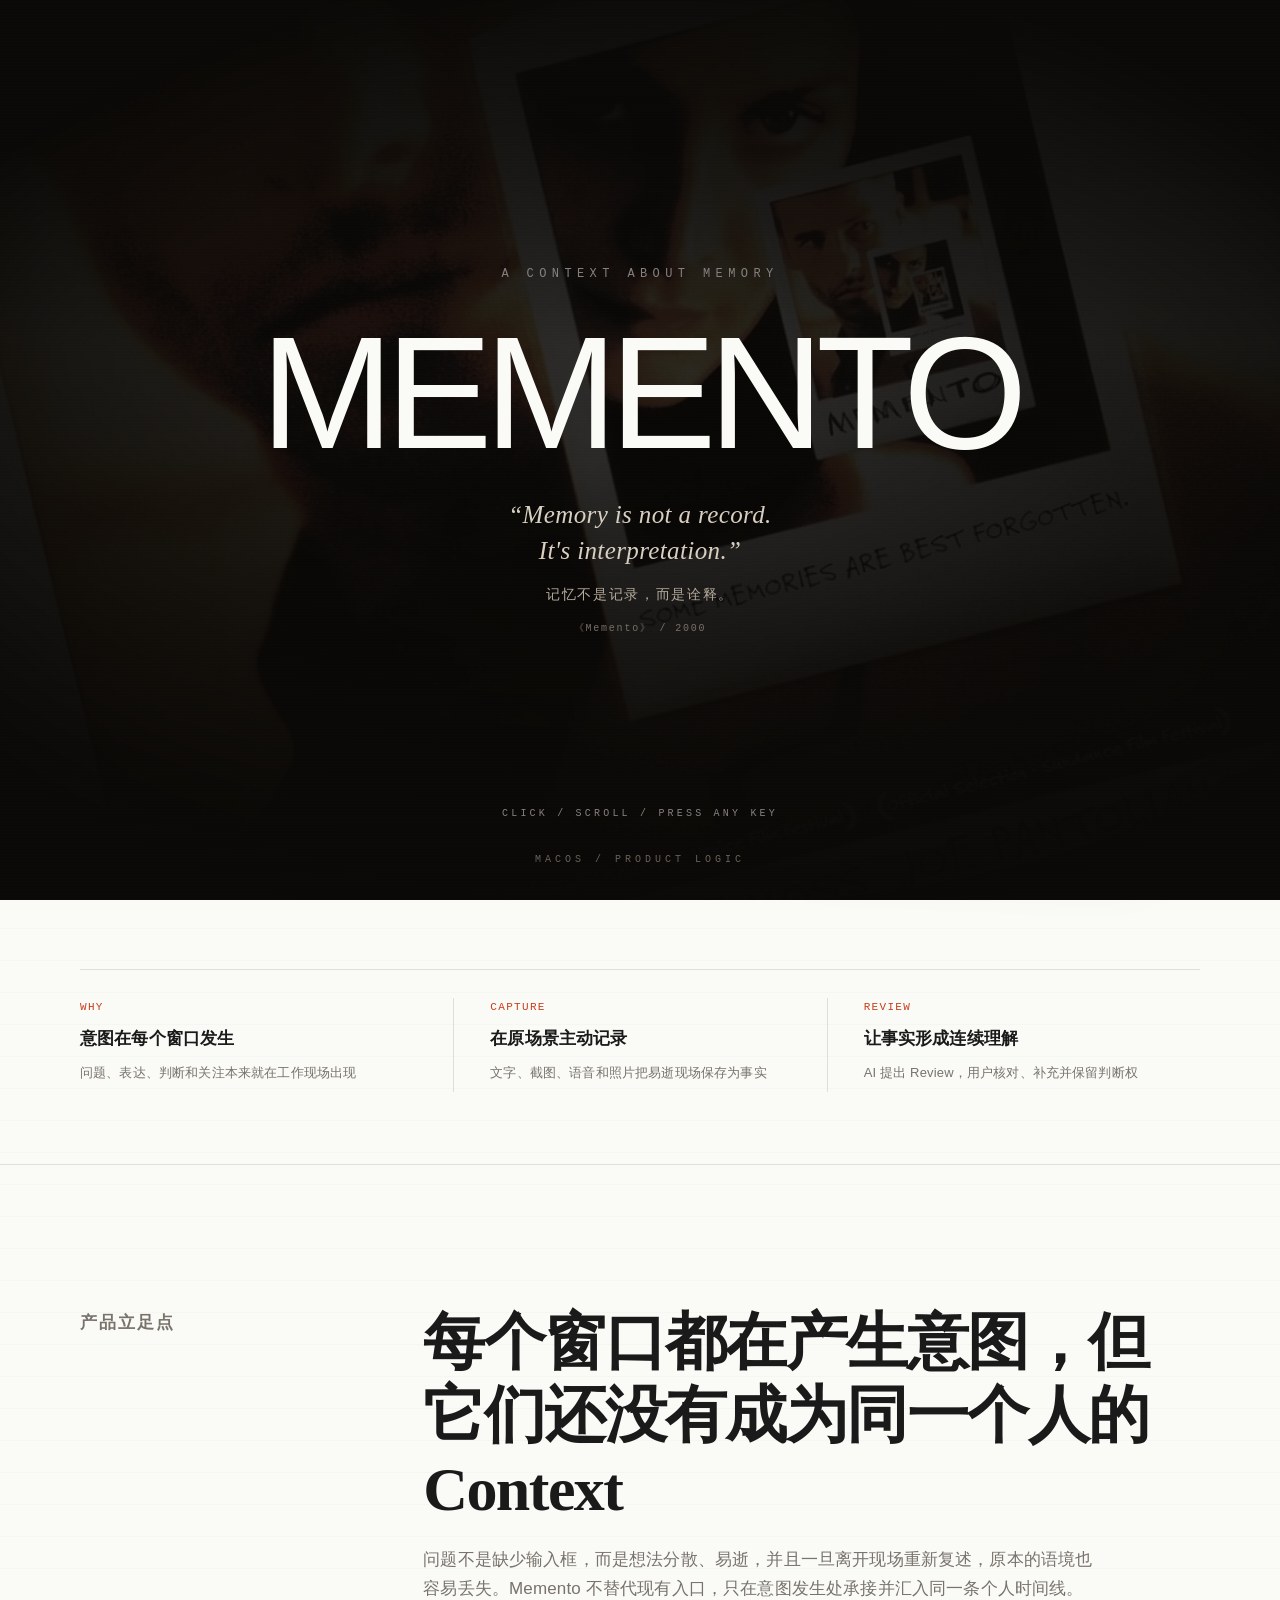
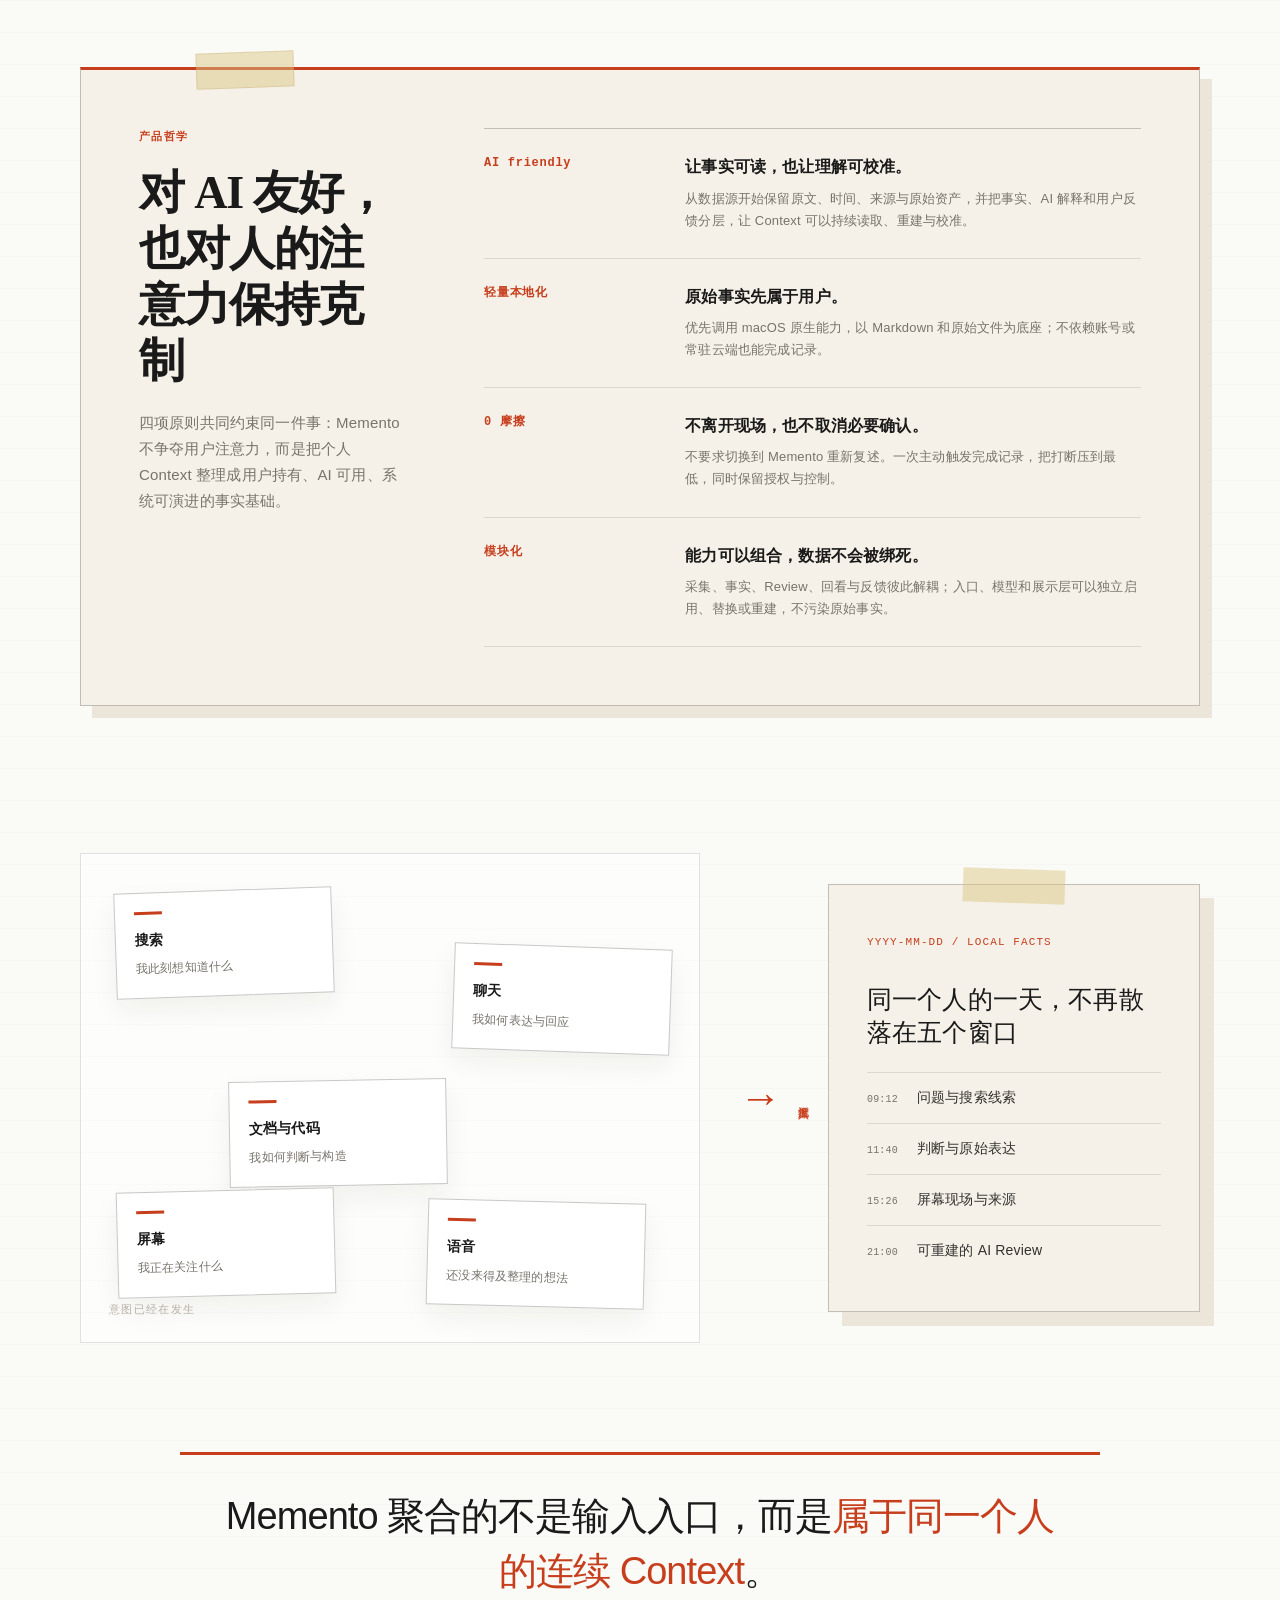
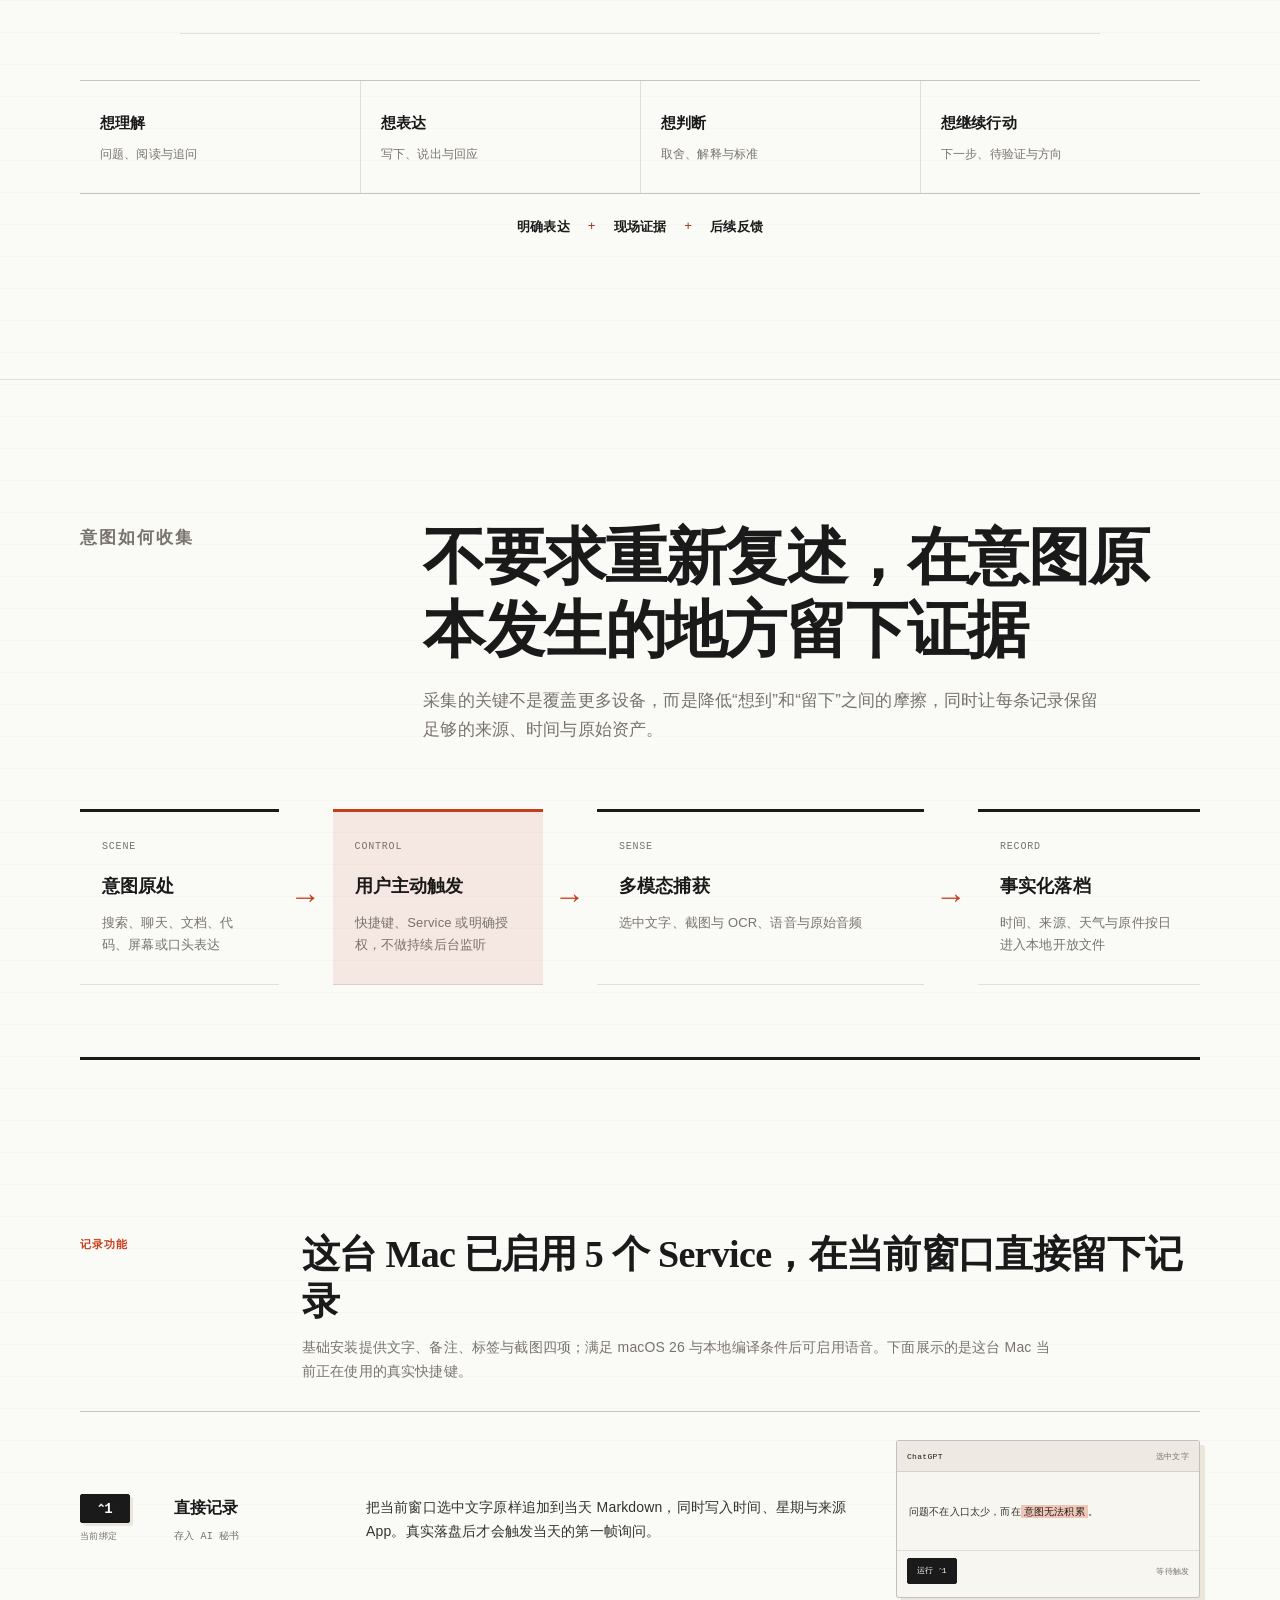
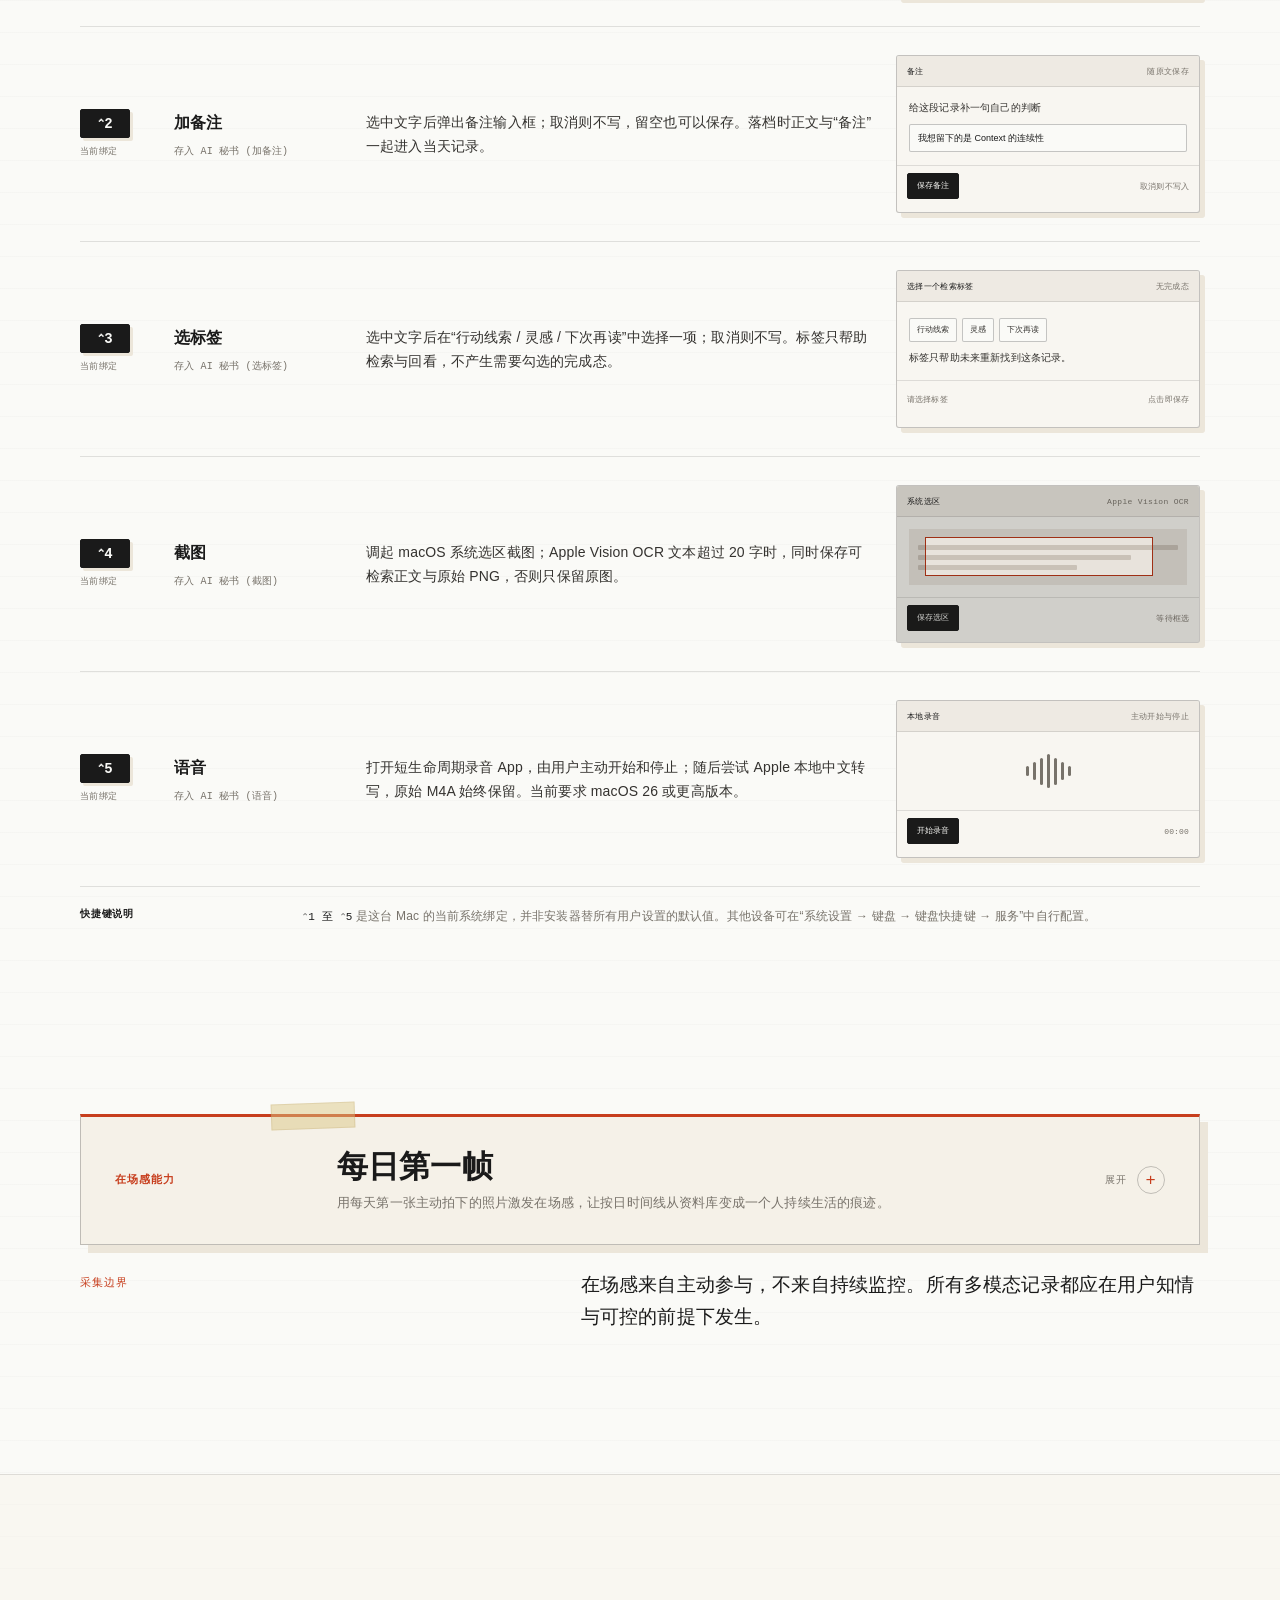
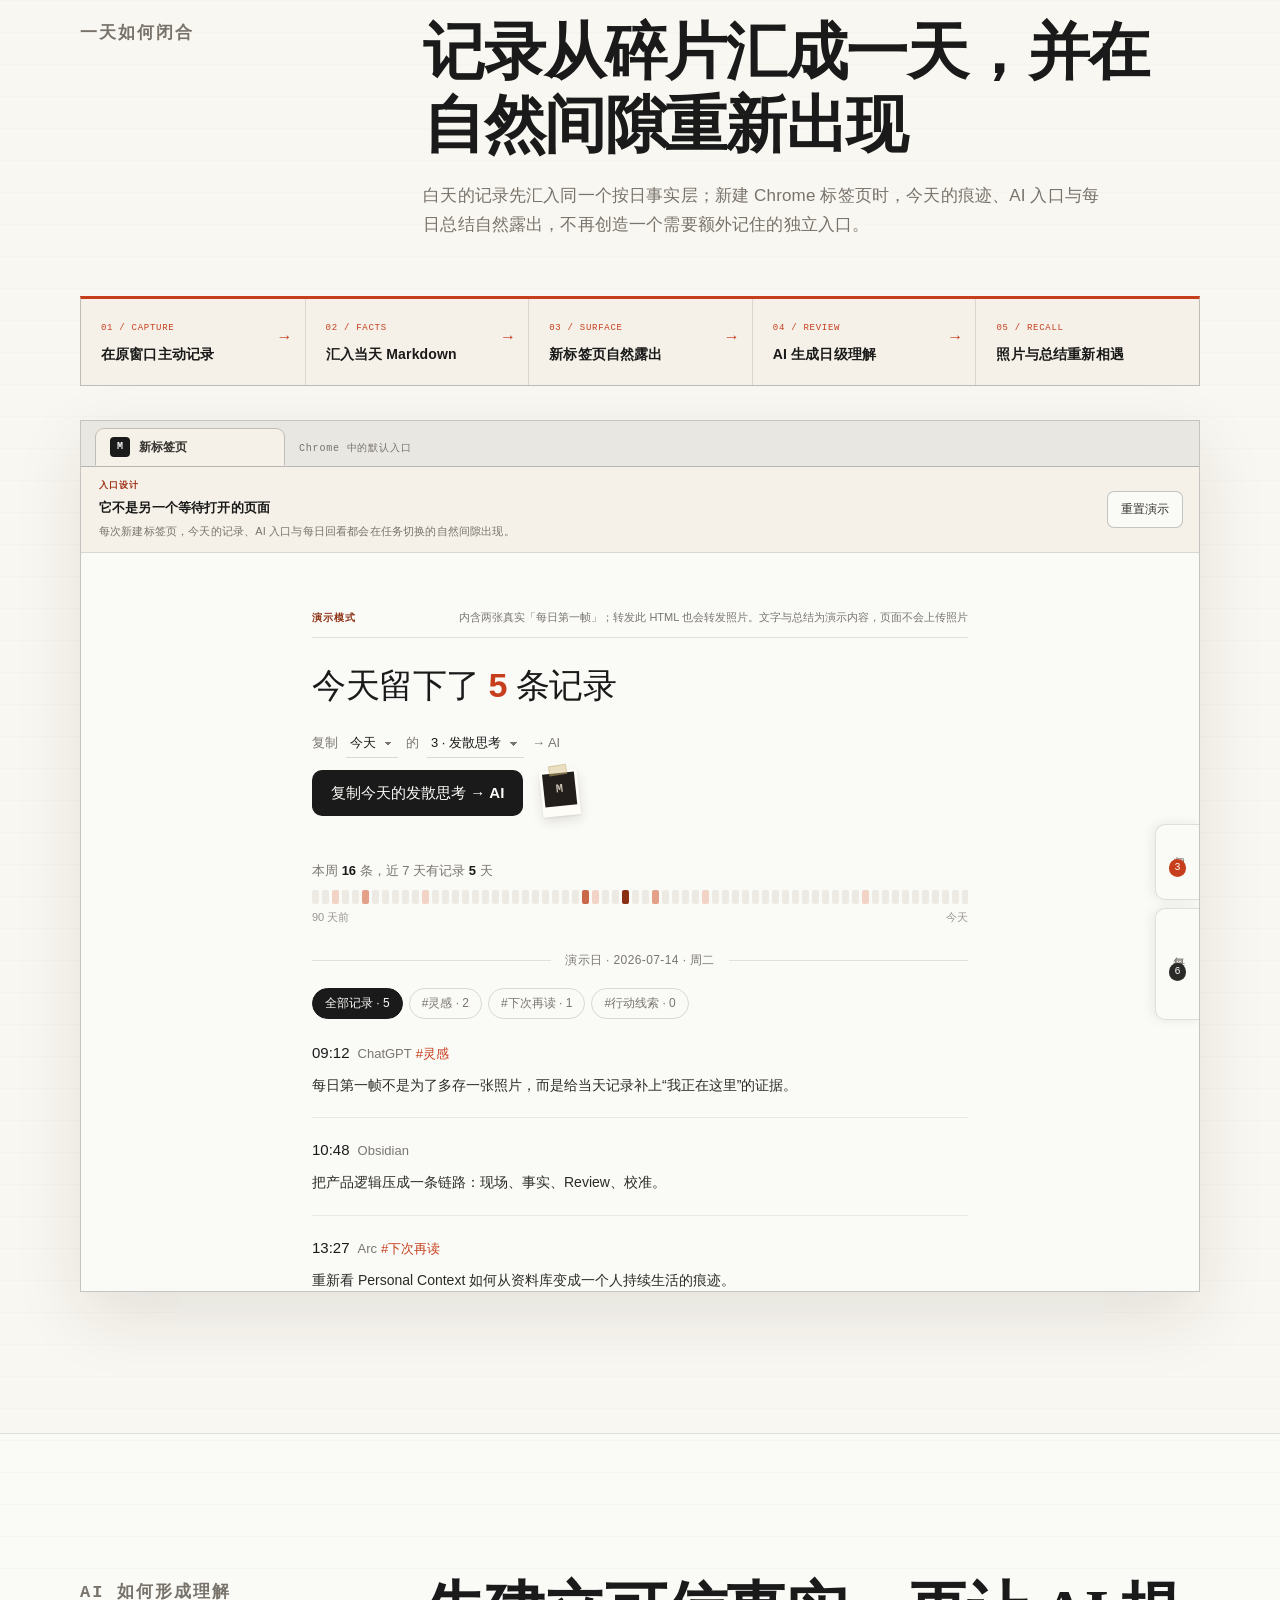
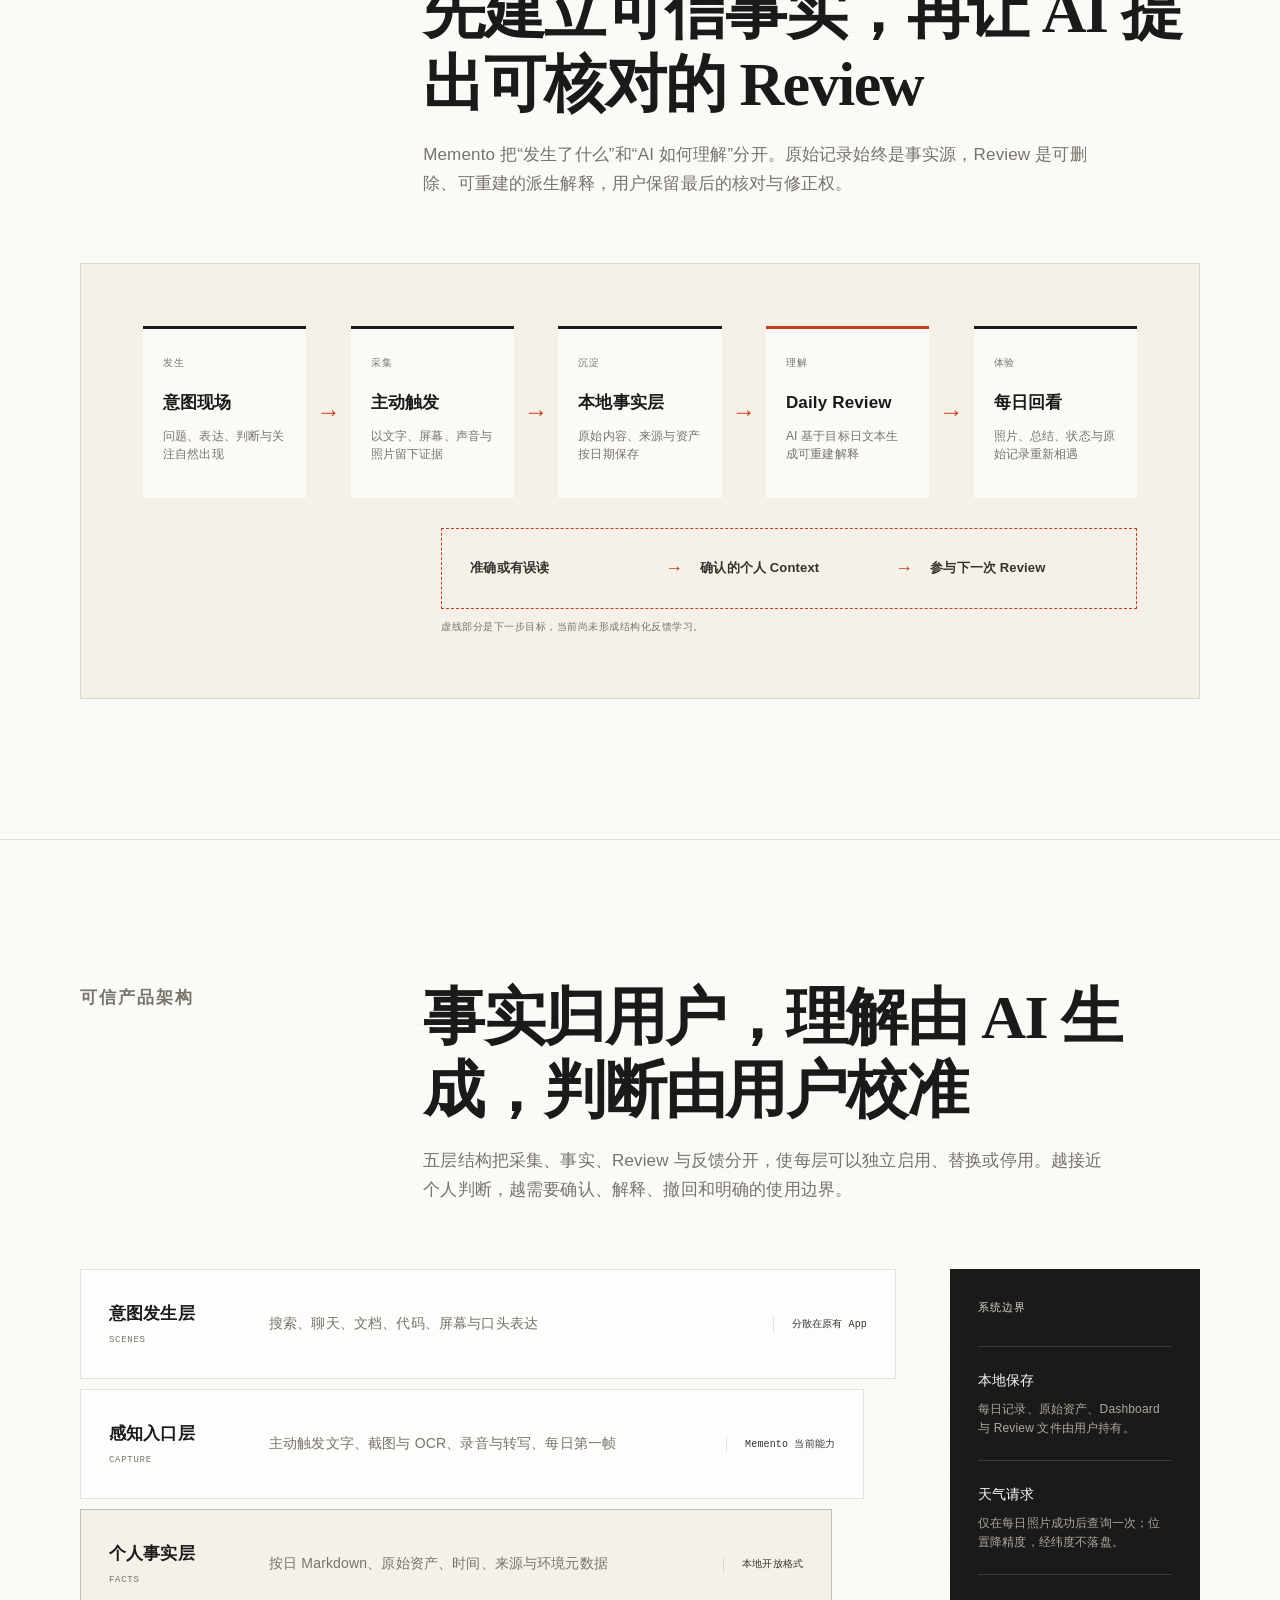
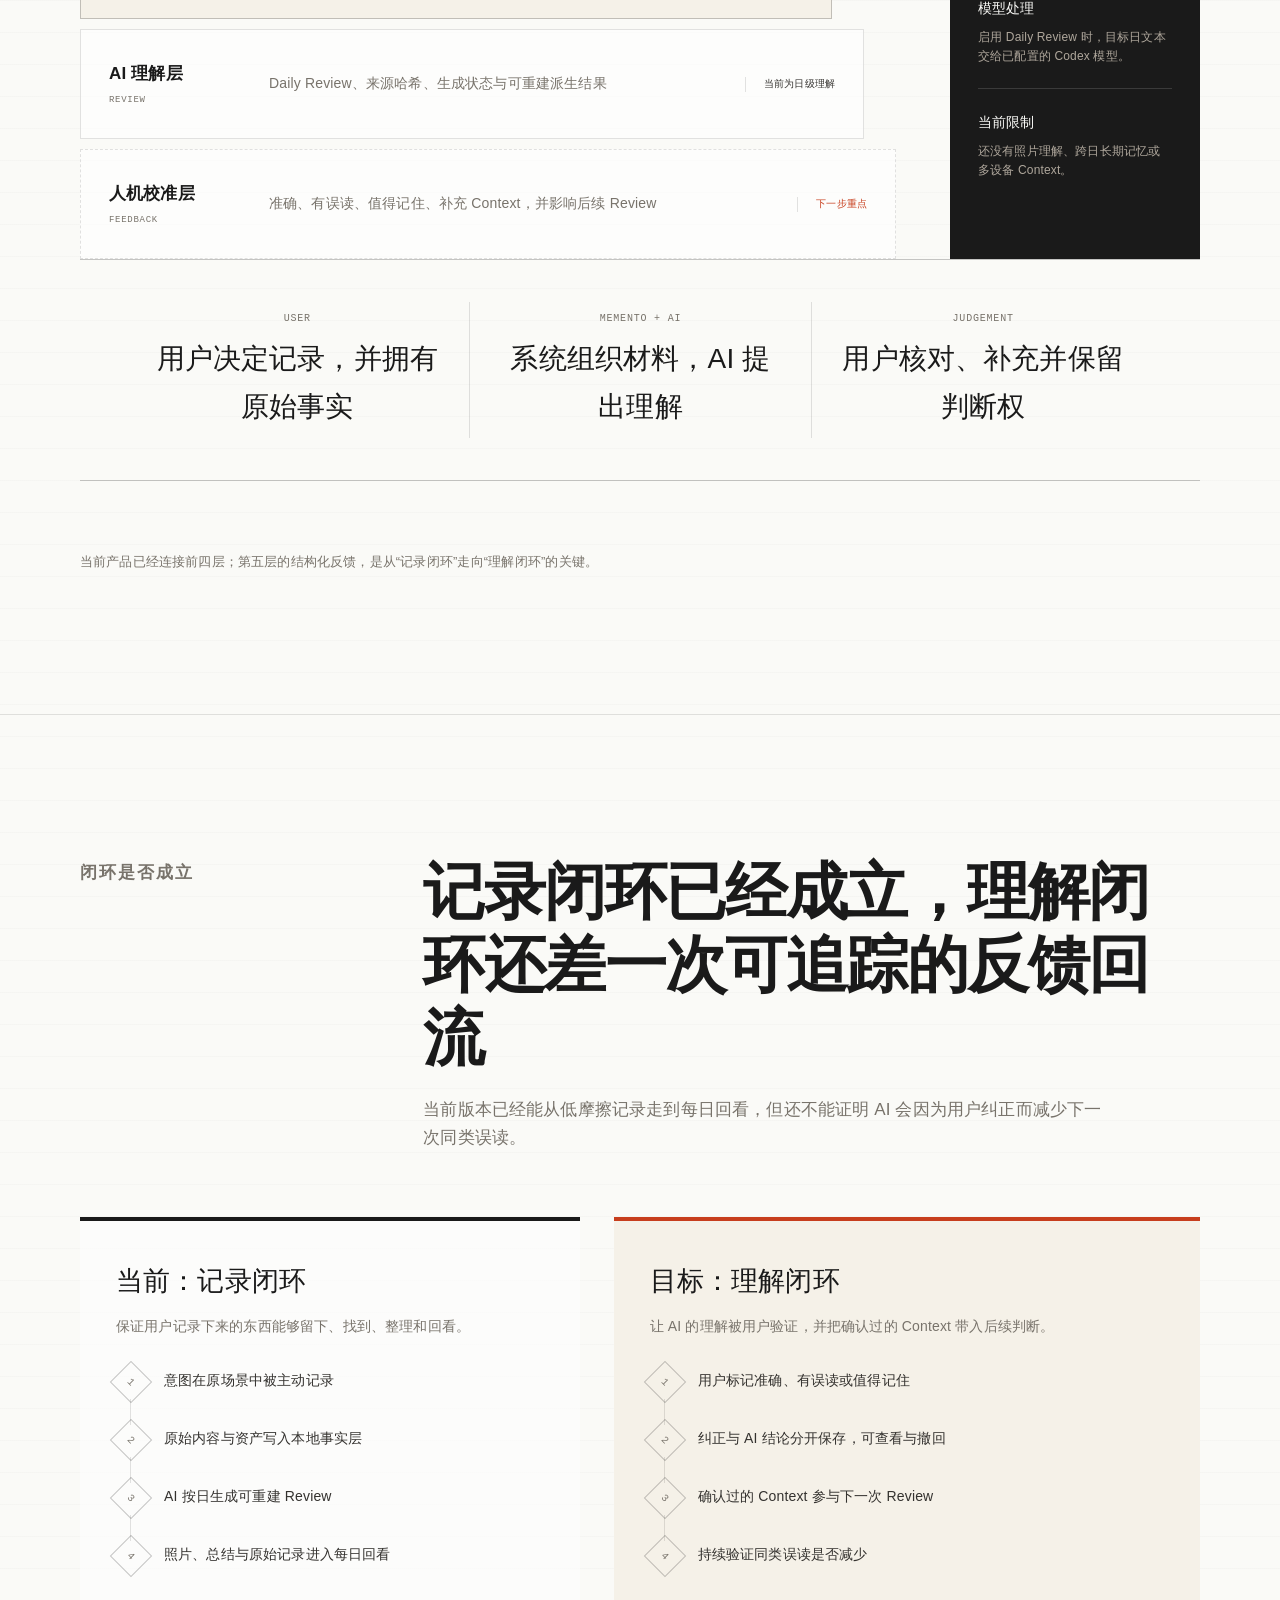
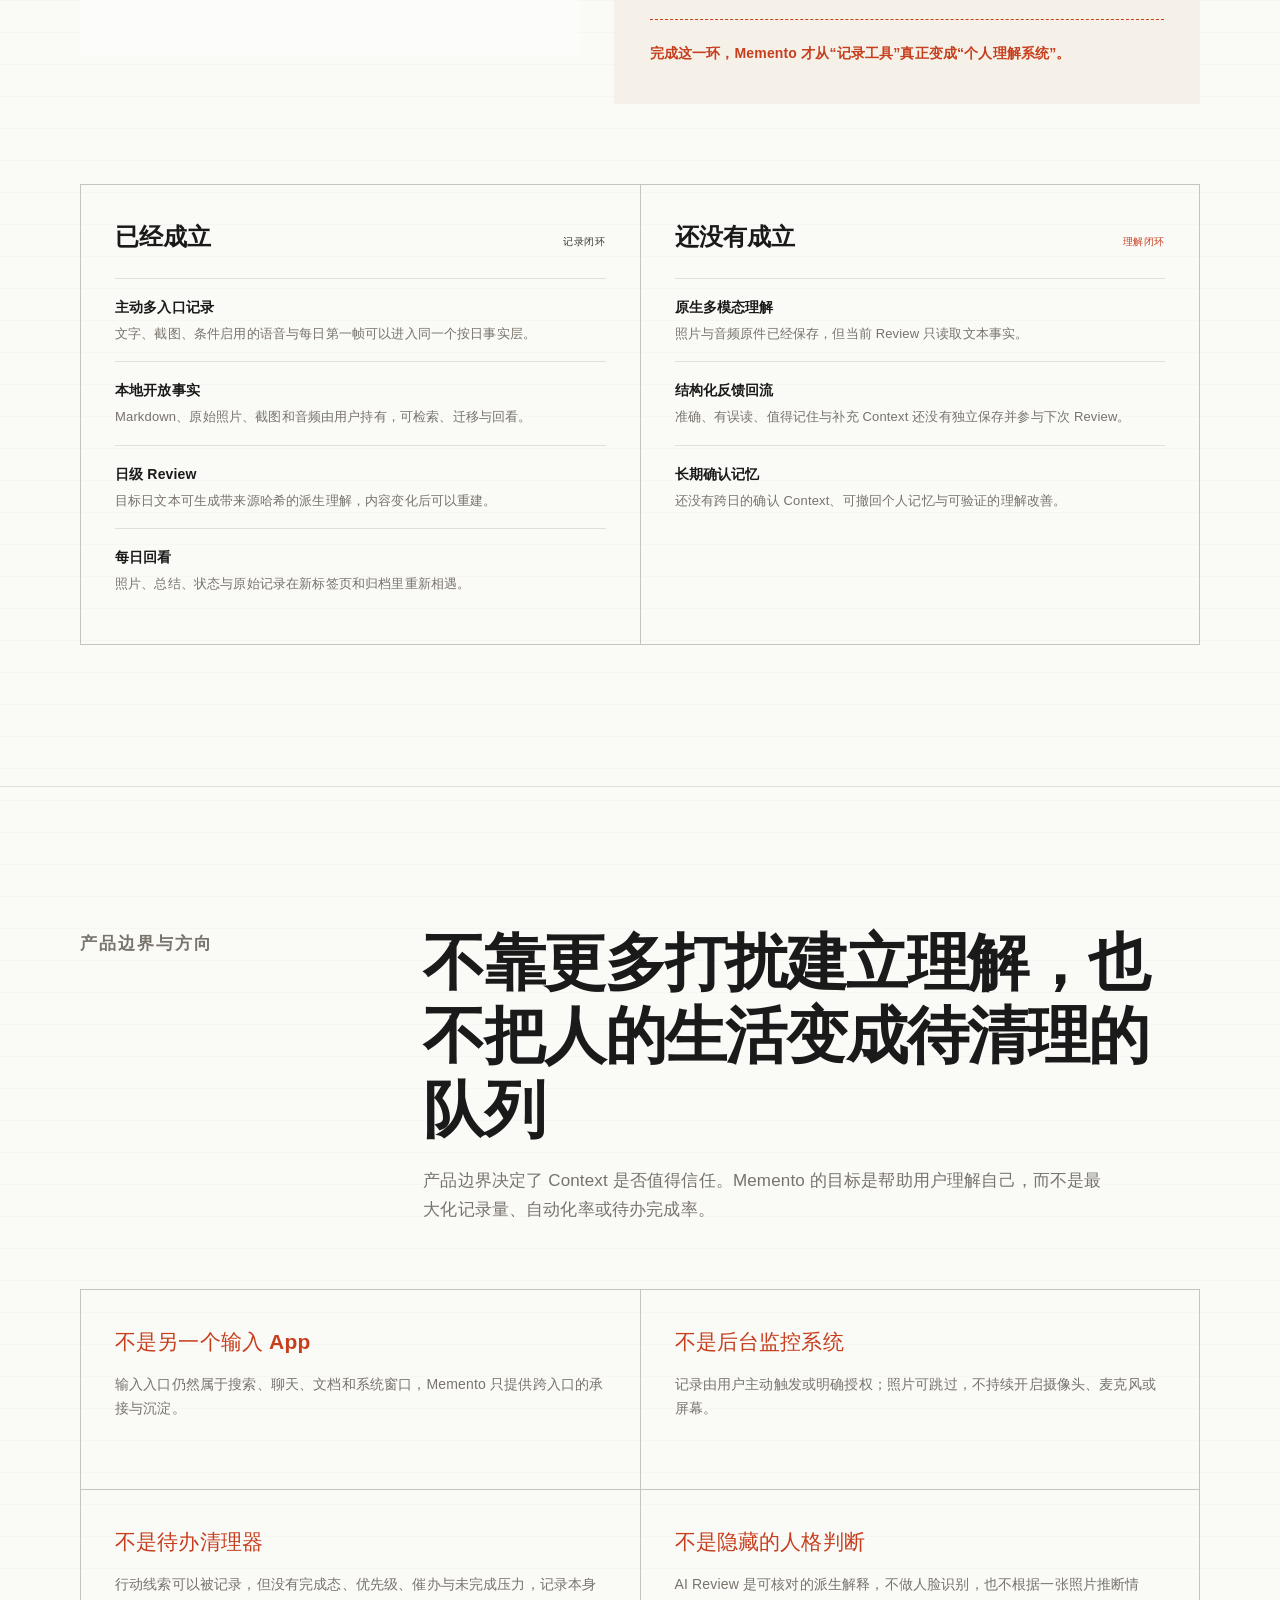
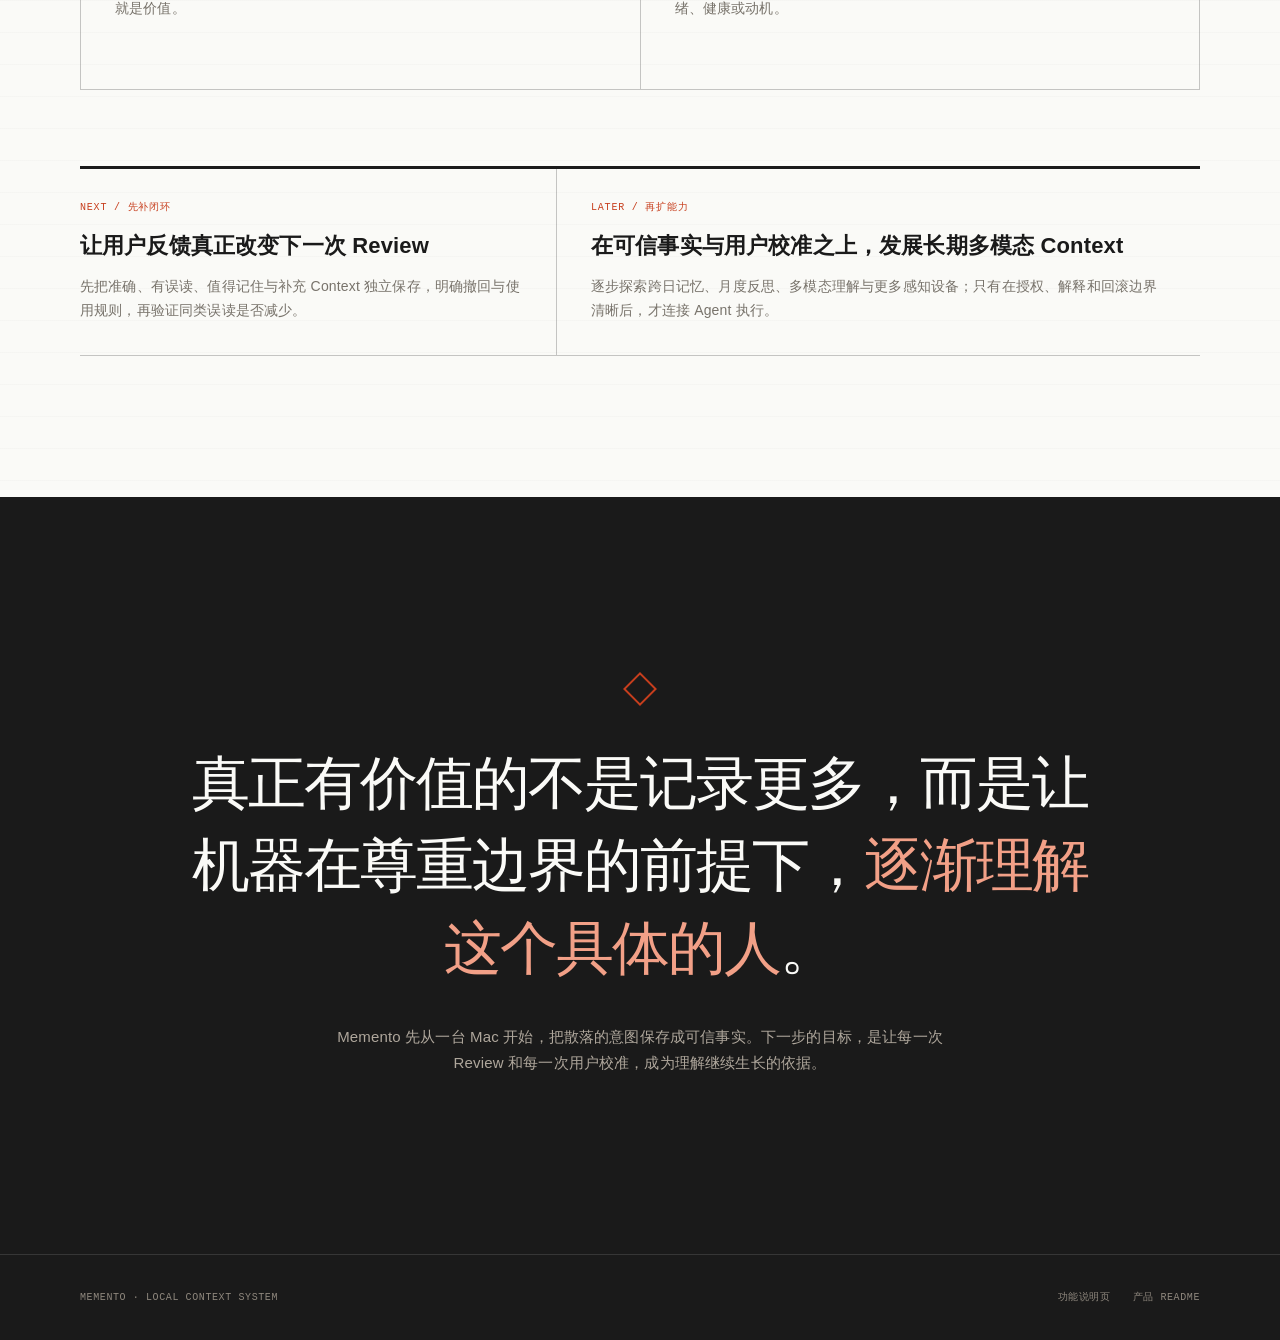
==== commit 3a3a319b: "docs: consolidate product guide into single page" ====
--- a/docs/index.html
+++ b/docs/index.html
@@ -1,88 +1,104 @@
+<!-- canonical single-file product guide: future revisions happen directly in this file -->
 <!DOCTYPE html>
 <html lang="zh-CN">
 <head>
   <meta charset="UTF-8">
   <meta name="viewport" content="width=device-width, initial-scale=1">
-  <title>Memento · 意图收集器</title>
+  <meta name="color-scheme" content="light">
+  <meta name="theme-color" content="#FAFAF7">
+  <link rel="icon" href="data:image/svg+xml,%3Csvg xmlns='http://www.w3.org/2000/svg' viewBox='0 0 64 64'%3E%3Crect width='64' height='64' rx='14' fill='%23C63D1E'/%3E%3Ctext x='32' y='43' text-anchor='middle' font-size='36' font-family='Georgia,serif' font-weight='700' fill='white'%3EM%3C/text%3E%3C/svg%3E">
+  <title>Memento · 产品逻辑</title>
   <style>
     :root {
-      --paper:      #FAFAF7;
+      --paper: #FAFAF7;
       --paper-warm: #F5F1E8;
-      --ink:        #1A1A1A;
-      --ink-soft:   #2A2A28;
-      --ink-muted:  #7A766F;
-      --ink-faint:  #C0BCB5;
-      --hairline:   rgba(26, 26, 26, 0.08);
-      --hairline-2: rgba(26, 26, 26, 0.14);
-      --accent:     #C73E1D;
-      --tape:       rgba(218, 196, 130, 0.45);
-      --tape-edge:  rgba(160, 130, 70, 0.25);
-      --film-bg:    #0a0907;
-      --font-sans:  -apple-system, BlinkMacSystemFont, "PingFang SC", "SF Pro Text", "Helvetica Neue", sans-serif;
-      --font-serif: ui-serif, Georgia, "Songti SC", "Source Han Serif SC", "Times New Roman", serif;
-      --font-mono:  "SF Mono", "JetBrains Mono", Menlo, Consolas, monospace;
-      --font-mark:  "Marker Felt", "Bradley Hand", "Permanent Marker", "Patrick Hand", cursive;
-    }
-
-    * { box-sizing: border-box; margin: 0; padding: 0; }
-
-    /* ───────── 段落感的滑动:scroll-snap proximity ───────── */
+      --paper-deep: #ECE6DA;
+      --ink: #1A1A1A;
+      --ink-soft: #34322F;
+      --ink-muted: #78736B;
+      --ink-faint: #B7B0A6;
+      --line: rgba(26, 26, 26, 0.12);
+      --line-strong: rgba(26, 26, 26, 0.24);
+      --accent: #C73E1D;
+      --accent-deep: #9F2F15;
+      --accent-soft: rgba(199, 62, 29, 0.10);
+      --tape: rgba(218, 196, 130, 0.48);
+      --shadow: 0 24px 64px rgba(40, 32, 20, 0.10);
+      --film-bg: #0A0907;
+      --font-sans: "Microsoft YaHei", "微软雅黑", "PingFang SC", -apple-system, BlinkMacSystemFont, "SF Pro Text", "Helvetica Neue", sans-serif;
+      --font-display: "Songti SC", "STSong", "SimSun", "宋体", serif;
+      --font-serif: "Songti SC", "STSong", "SimSun", "宋体", Georgia, "Times New Roman", serif;
+      --font-mono: "SF Mono", "JetBrains Mono", Menlo, Consolas, monospace;
+      --font-mark: "Marker Felt", "Bradley Hand", "Kaiti SC", cursive;
+      --content: 1120px;
+      --reading: 720px;
+    }
+
+    * {
+      box-sizing: border-box;
+    }
+
     html {
       scroll-behavior: smooth;
-      scroll-snap-type: y proximity;
-    }
-    .hero, section, footer {
-      scroll-snap-align: start;
-      scroll-snap-stop: normal;
-    }
-    @supports (animation-timeline: view()) {
-      .hero, section, .polaroid-wall, .scene-break, .ui-mock {
-        animation: scene-in linear both;
-        animation-timeline: view();
-        animation-range: entry 0% cover 18%;
-      }
-      @keyframes scene-in {
-        from { opacity: 0.18; transform: translateY(14px); }
-        to   { opacity: 1;    transform: translateY(0); }
-      }
+      background: var(--paper);
     }
 
     body {
-      background: var(--paper);
+      margin: 0;
+      background:
+        linear-gradient(rgba(26, 26, 26, 0.018) 1px, transparent 1px),
+        var(--paper);
+      background-size: 100% 32px;
       color: var(--ink);
       font-family: var(--font-sans);
-      font-size: 15px;
+      font-size: 16px;
       line-height: 1.7;
       letter-spacing: 0.01em;
       -webkit-font-smoothing: antialiased;
-      overflow-x: hidden;
-    }
-
-    /* ═════════════════════════════════════════════════
-       OPENER · 黑场片头 (3 秒自动散场)
-       ═════════════════════════════════════════════════ */
+    }
+
+    a {
+      color: inherit;
+      text-decoration: none;
+    }
+
+    img {
+      display: block;
+      max-width: 100%;
+    }
+
+    button,
+    input,
+    textarea,
+    select {
+      font: inherit;
+    }
+
+    /* 旧版电影片头：海报显影、文字进入、整层淡出 */
     .opener {
       position: fixed;
       inset: 0;
-      background: var(--film-bg);
       z-index: 9999;
       display: flex;
       align-items: center;
       justify-content: center;
+      overflow: hidden;
+      background: var(--film-bg);
       color: var(--paper);
       cursor: pointer;
-      overflow: hidden;
       transition: opacity 0.9s ease, visibility 0s linear 0.9s;
     }
+
     .opener.dismissed {
       opacity: 0;
       visibility: hidden;
       pointer-events: none;
     }
+
     .opener-bg {
       position: absolute;
       inset: 0;
-      background-image: url('./Memento.png');
+      background-image: url('[data-uri]